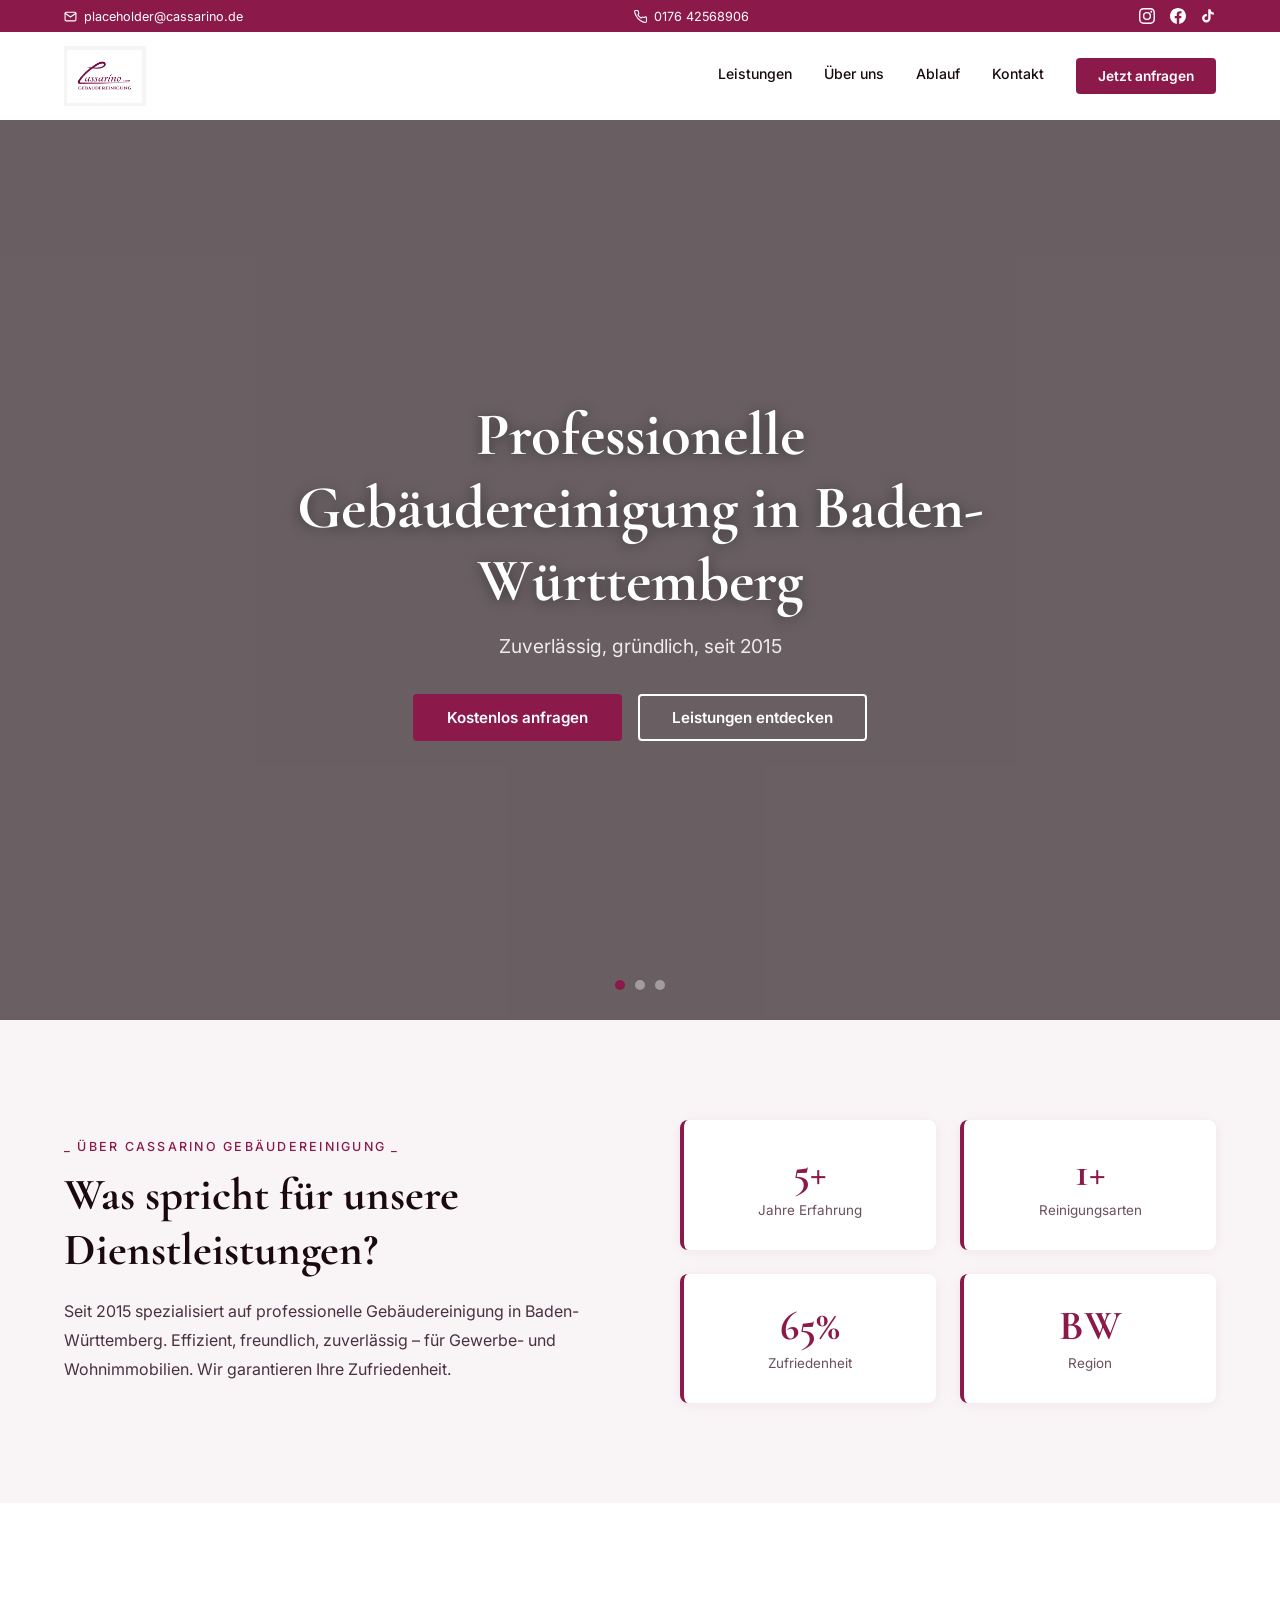
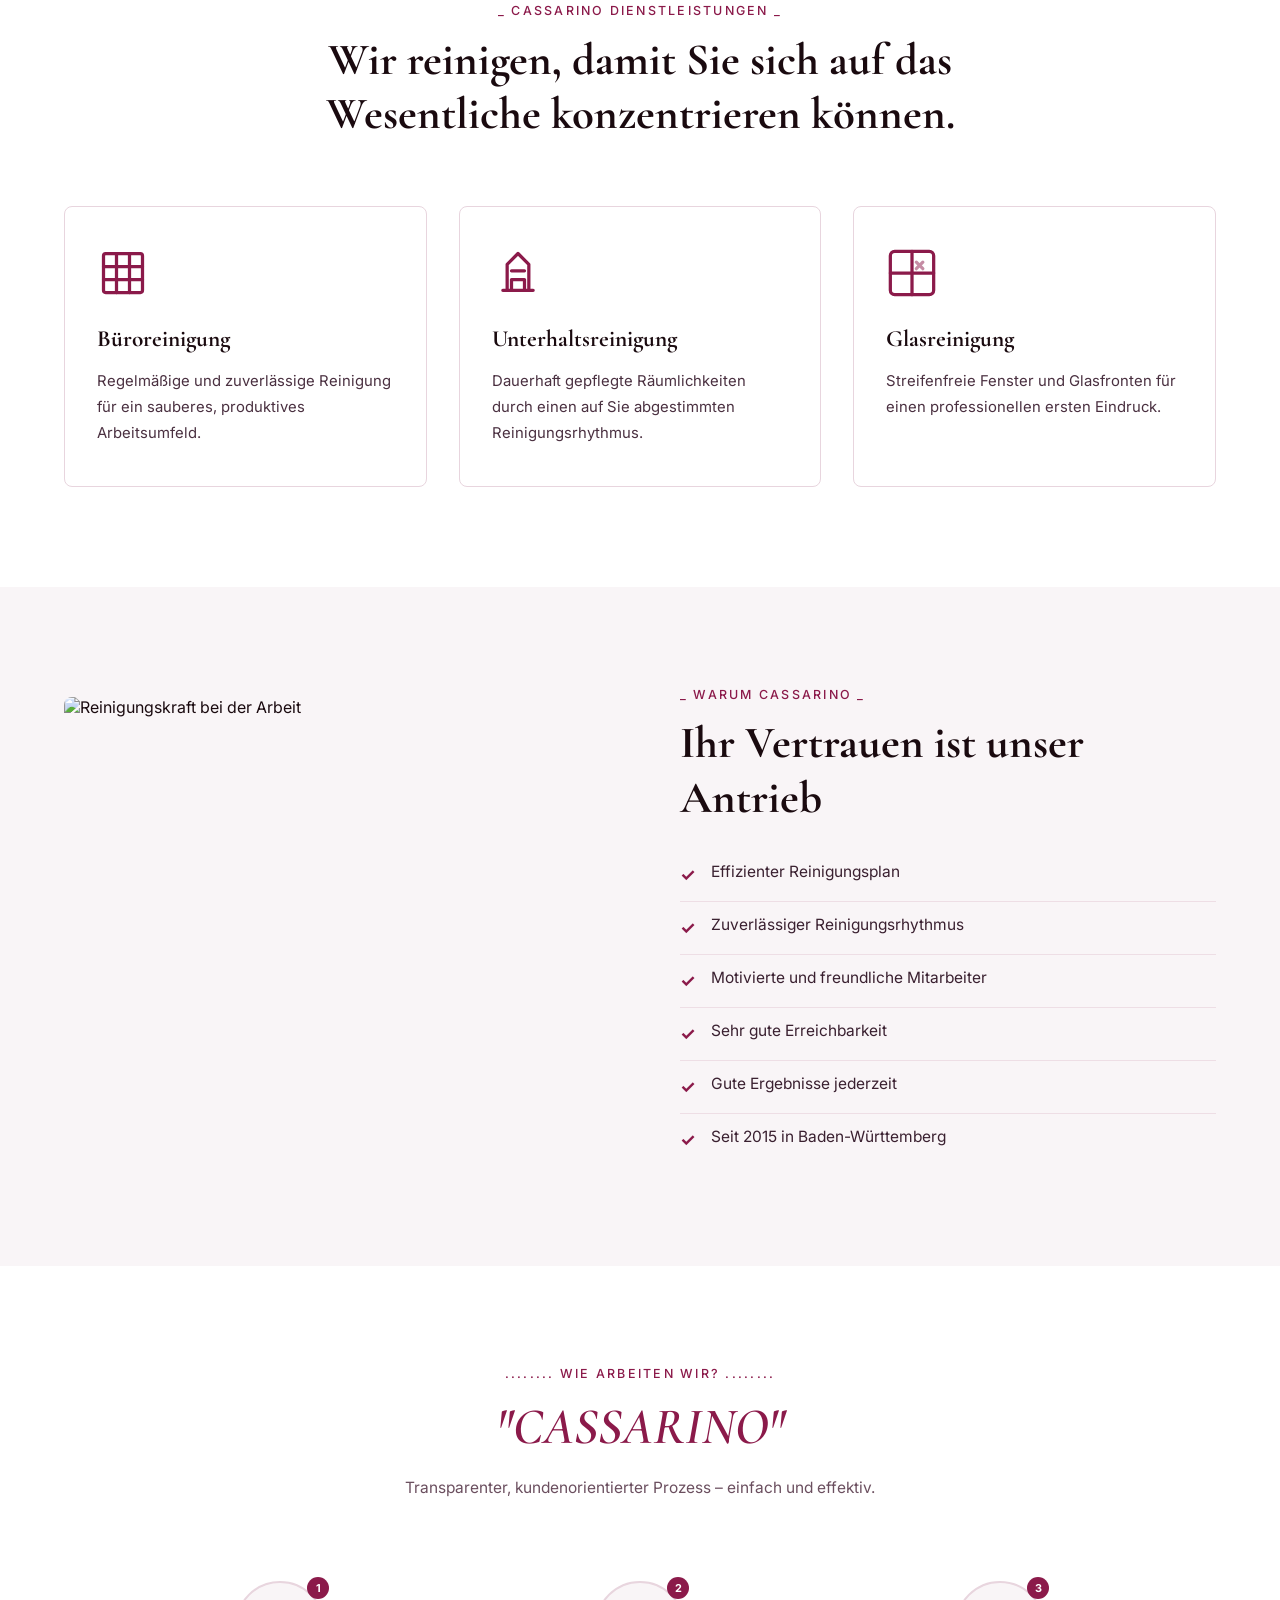
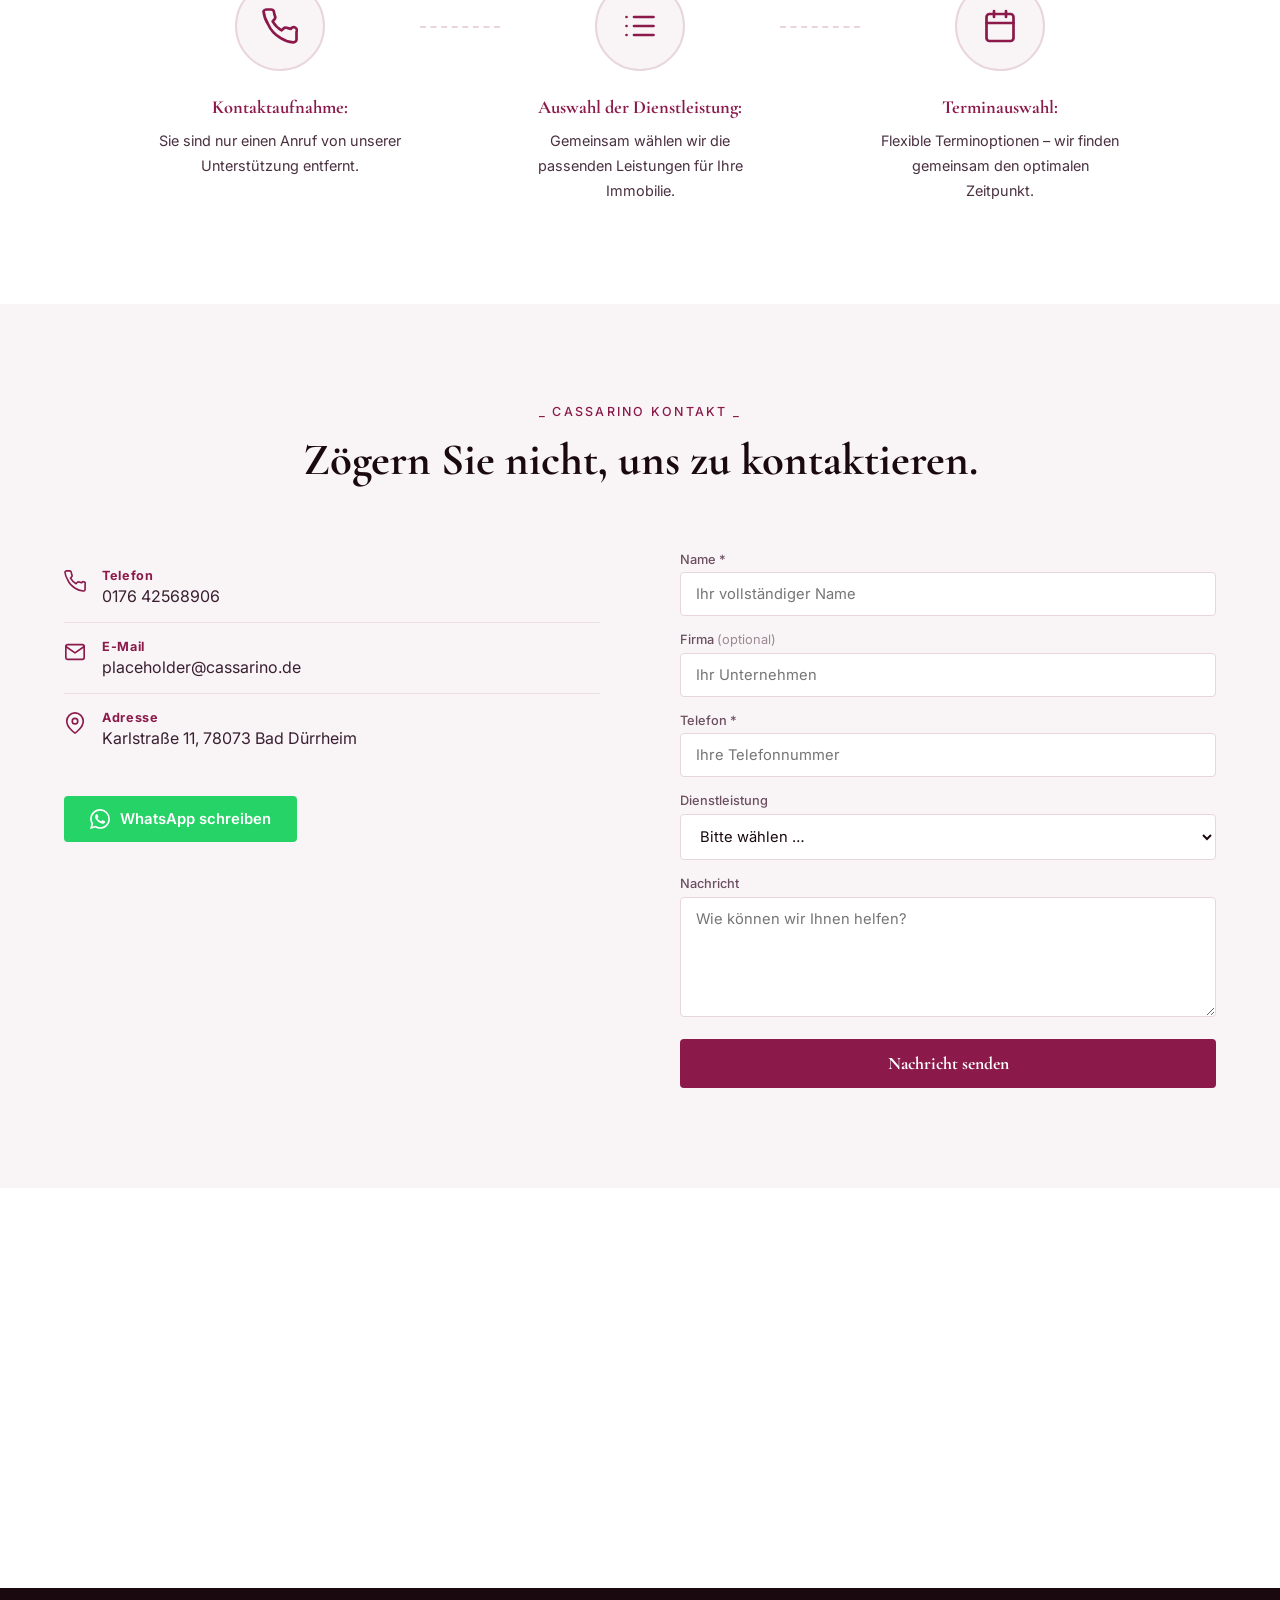
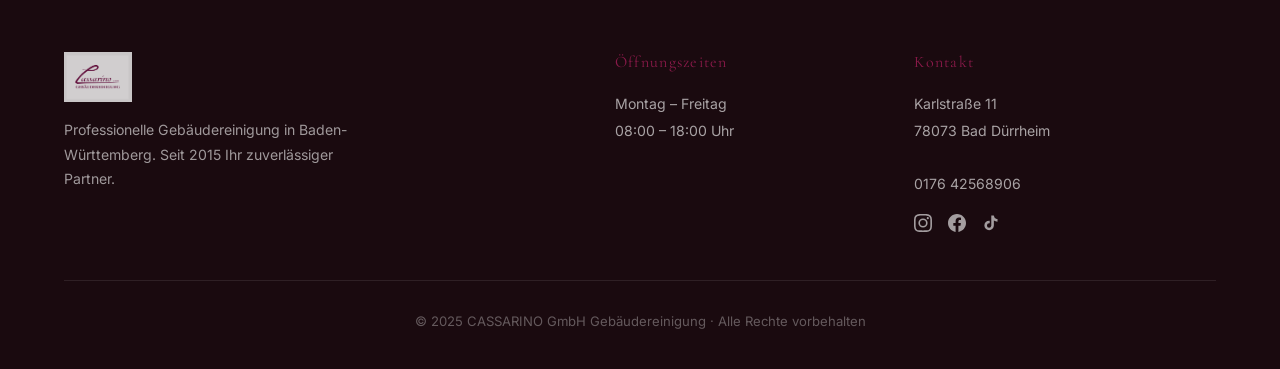
==== index.html @ 91cd8a8d "CASSARINO Demo Website" ====
<!DOCTYPE html>
<html lang="de">
<head>
    <meta charset="UTF-8">
    <meta name="viewport" content="width=device-width, initial-scale=1.0">
    <title>CASSARINO GmbH Gebäudereinigung – Bad Dürrheim, Baden-Württemberg</title>
    <meta name="description" content="Professionelle Gebäudereinigung in Baden-Württemberg seit 2015. Büroreinigung, Unterhaltsreinigung & Glasreinigung. Jetzt kostenlos anfragen.">
    <link rel="preconnect" href="https://fonts.googleapis.com">
    <link rel="preconnect" href="https://fonts.gstatic.com" crossorigin>
    <link href="https://fonts.googleapis.com/css2?family=Cormorant+Garamond:ital,wght@0,600;0,700;1,600;1,700&family=Inter:wght@400;500&display=swap" rel="stylesheet">
    <link rel="stylesheet" href="./style.css">

    <style>
        /* ---- Intro-Overlay (nur index.html) ---- */
        #intro-overlay {
            position: fixed;
            inset: 0;
            background: #FFFFFF;
            z-index: 10000;
            display: flex;
            align-items: center;
            justify-content: center;
            clip-path: inset(0 0 0 0%);
            transition: clip-path 0.8s ease-in-out;
            pointer-events: none;
        }

        #intro-overlay img {
            width: 200px;
            max-width: 70vw;
            display: block;
        }

        /* Weinroter Wischer-Balken (6px breit, volle Höhe) */
        #intro-wischer {
            position: fixed;
            top: 0;
            left: -10%;
            width: 6px;
            height: 100vh;
            background: #8B1A4A;
            box-shadow: 4px 0 20px rgba(139, 26, 74, 0.55);
            z-index: 10001;
            transition: left 0.8s ease-in-out;
            pointer-events: none;
        }
    </style>
</head>
<body>
    <!-- Intro-Overlay mit Logo (nur auf der Startseite) -->
    <div id="intro-overlay" role="presentation" aria-hidden="true">
        <img src="./logo.webp" alt="">
    </div>
    <div id="intro-wischer" aria-hidden="true"></div>

    <!-- ============================================================
         TOP-BAR
    ============================================================ -->
    <div class="top-bar">
        <!-- Links: E-Mail (TODO: echte E-Mail eintragen) -->
        <div class="top-bar-item top-bar-item-email">
            <svg viewBox="0 0 24 24" fill="none" stroke="currentColor" stroke-width="2" stroke-linecap="round" stroke-linejoin="round" aria-hidden="true">
                <path d="M4 4h16c1.1 0 2 .9 2 2v12c0 1.1-.9 2-2 2H4c-1.1 0-2-.9-2-2V6c0-1.1.9-2 2-2z"/>
                <polyline points="22,6 12,13 2,6"/>
            </svg>
            <!-- TODO: Echte E-Mail-Adresse eintragen -->
            <a href="mailto:placeholder@cassarino.de">placeholder@cassarino.de</a>
        </div>
        <!-- Mitte: Telefon (klickbar) -->
        <div class="top-bar-item">
            <svg viewBox="0 0 24 24" fill="none" stroke="currentColor" stroke-width="2" stroke-linecap="round" stroke-linejoin="round" aria-hidden="true">
                <path d="M22 16.92v3a2 2 0 01-2.18 2 19.79 19.79 0 01-8.63-3.07A19.5 19.5 0 013.07 9.8 19.79 19.79 0 01.01 1.18 2 2 0 012 0h3a2 2 0 012 1.72c.127.96.361 1.903.7 2.81a2 2 0 01-.45 2.11L6.09 7.91a16 16 0 006 6l1.27-1.27a2 2 0 012.11-.45c.907.339 1.85.573 2.81.7A2 2 0 0122 14.92v2z" transform="translate(1,1)"/>
            </svg>
            <a href="tel:+4917642568906">0176 42568906</a>
        </div>
        <!-- Rechts: Social Icons -->
        <div class="top-bar-item">
            <div class="social-icons">
                <!-- Instagram – TODO: Link eintragen -->
                <a href="https://instagram.com/TODO" target="_blank" rel="noopener noreferrer" aria-label="Instagram">
                    <svg viewBox="0 0 24 24" fill="currentColor">
                        <path d="M12 2.163c3.204 0 3.584.012 4.85.07 3.252.148 4.771 1.691 4.919 4.919.058 1.265.069 1.645.069 4.849 0 3.205-.012 3.584-.069 4.849-.149 3.225-1.664 4.771-4.919 4.919-1.266.058-1.644.07-4.85.07-3.204 0-3.584-.012-4.849-.07-3.26-.149-4.771-1.699-4.919-4.92-.058-1.265-.07-1.644-.07-4.849 0-3.204.013-3.583.07-4.849.149-3.227 1.664-4.771 4.919-4.919 1.266-.057 1.645-.069 4.849-.069zM12 0C8.741 0 8.333.014 7.053.072 2.695.272.273 2.69.073 7.052.014 8.333 0 8.741 0 12c0 3.259.014 3.668.072 4.948.2 4.358 2.618 6.78 6.98 6.98C8.333 23.986 8.741 24 12 24c3.259 0 3.668-.014 4.948-.072 4.354-.2 6.782-2.618 6.979-6.98.059-1.28.073-1.689.073-4.948 0-3.259-.014-3.667-.072-4.947-.196-4.354-2.617-6.78-6.979-6.98C15.668.014 15.259 0 12 0zm0 5.838a6.162 6.162 0 100 12.324 6.162 6.162 0 000-12.324zM12 16a4 4 0 110-8 4 4 0 010 8zm6.406-11.845a1.44 1.44 0 100 2.881 1.44 1.44 0 000-2.881z"/>
                    </svg>
                </a>
                <!-- Facebook – TODO: Link eintragen -->
                <a href="https://facebook.com/TODO" target="_blank" rel="noopener noreferrer" aria-label="Facebook">
                    <svg viewBox="0 0 24 24" fill="currentColor">
                        <path d="M24 12.073c0-6.627-5.373-12-12-12s-12 5.373-12 12c0 5.99 4.388 10.954 10.125 11.854v-8.385H7.078v-3.47h3.047V9.43c0-3.007 1.792-4.669 4.533-4.669 1.312 0 2.686.235 2.686.235v2.953H15.83c-1.491 0-1.956.925-1.956 1.874v2.25h3.328l-.532 3.47h-2.796v8.385C19.612 23.027 24 18.062 24 12.073z"/>
                    </svg>
                </a>
                <!-- TikTok – TODO: Link eintragen -->
                <a href="https://tiktok.com/@TODO" target="_blank" rel="noopener noreferrer" aria-label="TikTok">
                    <svg viewBox="0 0 24 24" fill="currentColor">
                        <path d="M19.59 6.69a4.83 4.83 0 01-3.77-4.25V2h-3.45v13.67a2.89 2.89 0 01-2.88 2.5 2.89 2.89 0 01-2.89-2.89 2.89 2.89 0 012.89-2.89c.28 0 .54.04.79.1V9.01a6.27 6.27 0 00-.79-.05 6.34 6.34 0 00-6.34 6.34 6.34 6.34 0 006.34 6.34 6.34 6.34 0 006.33-6.34V8.69a8.28 8.28 0 004.86 1.55V6.79a4.85 4.85 0 01-1.09-.1z"/>
                    </svg>
                </a>
            </div>
        </div>
    </div>

    <!-- ============================================================
         STICKY HEADER
    ============================================================ -->
    <header id="haupt-header">
        <div class="header-logo">
            <a href="./index.html">
                <img src="./logo.webp" alt="CASSARINO GmbH Gebäudereinigung" style="max-height:60px;">
            </a>
        </div>

        <button class="hamburger" id="hamburger" aria-label="Menü öffnen" aria-expanded="false">
            <span></span><span></span><span></span>
        </button>

        <nav id="haupt-nav">
            <a href="#leistungen">Leistungen</a>
            <a href="#ueber-uns">Über uns</a>
            <a href="#ablauf">Ablauf</a>
            <a href="#kontakt">Kontakt</a>
            <a href="#kontakt" class="btn-anfragen">Jetzt anfragen</a>
        </nav>
    </header>

    <!-- ============================================================
         HERO SLIDER (3 Slides, Auto-Play 5s, Fade)
    ============================================================ -->
    <section class="hero" id="start" aria-label="Hero-Slider">

        <!-- Slide 1: Reinigungskraft mit Mopp -->
        <div class="slide aktiv" role="group" aria-label="Slide 1 von 3">
            <div class="slide-bg" style="background-image:url('https://images.unsplash.com/photo-1581578731548-c64695cc6952?w=1600');"></div>
            <div class="slide-overlay"></div>
            <div class="slide-content">
                <h1>Professionelle Gebäudereinigung in Baden-Württemberg</h1>
                <p>Zuverlässig, gründlich, seit 2015</p>
                <div class="slide-btns">
                    <a href="#kontakt" class="btn-gefuellt">Kostenlos anfragen</a>
                    <a href="#leistungen" class="btn-outline-hell">Leistungen entdecken</a>
                </div>
            </div>
        </div>

        <!-- Slide 2: Fensterreinigung -->
        <div class="slide" role="group" aria-label="Slide 2 von 3">
            <div class="slide-bg" style="background-image:url('https://images.unsplash.com/photo-1628177142898-93e36e4e3a50?w=1600');"></div>
            <div class="slide-overlay"></div>
            <div class="slide-content">
                <h1>Pflege, Qualität, Verlässlichkeit</h1>
                <p>Ihr zuverlässiger Partner für Sauberkeit und Glanz</p>
                <div class="slide-btns">
                    <a href="#kontakt" class="btn-gefuellt">Kostenlos anfragen</a>
                    <a href="#leistungen" class="btn-outline-hell">Leistungen entdecken</a>
                </div>
            </div>
        </div>

        <!-- Slide 3: Sauberes Büro -->
        <div class="slide" role="group" aria-label="Slide 3 von 3">
            <div class="slide-bg" style="background-image:url('https://images.unsplash.com/photo-1563453392212-326f5e854473?w=1600');"></div>
            <div class="slide-overlay"></div>
            <div class="slide-content">
                <h1>Büroreinigung &amp; Glasreinigung aus einer Hand</h1>
                <p>Für ein sauberes Arbeitsumfeld jeden Tag</p>
                <div class="slide-btns">
                    <a href="#kontakt" class="btn-gefuellt">Kostenlos anfragen</a>
                    <a href="#leistungen" class="btn-outline-hell">Leistungen entdecken</a>
                </div>
            </div>
        </div>

        <!-- Punkte-Navigation -->
        <div class="slider-punkte" role="tablist">
            <button class="punkt aktiv" data-index="0" aria-label="Slide 1" aria-selected="true"></button>
            <button class="punkt"       data-index="1" aria-label="Slide 2" aria-selected="false"></button>
            <button class="punkt"       data-index="2" aria-label="Slide 3" aria-selected="false"></button>
        </div>
    </section>

    <!-- ============================================================
         ÜBER UNS
    ============================================================ -->
    <section class="sektion sektion-grau" id="ueber-uns">
        <div class="ueber-grid">

            <div class="fade-in">
                <p class="uebertitel">_ Über CASSARINO Gebäudereinigung _</p>
                <h2 class="sektion-h2">Was spricht für unsere Dienstleistungen?</h2>
                <p class="ueber-text">
                    Seit 2015 spezialisiert auf professionelle Gebäudereinigung in Baden-Württemberg.
                    Effizient, freundlich, zuverlässig – für Gewerbe- und Wohnimmobilien.
                    Wir garantieren Ihre Zufriedenheit.
                </p>
            </div>

            <!-- Animierte Counter -->
            <div class="stats-grid fade-in">
                <div class="stat-karte">
                    <span class="stat-zahl" data-ziel="9" data-suffix="+">0</span>
                    <span class="stat-label">Jahre Erfahrung</span>
                </div>
                <div class="stat-karte">
                    <span class="stat-zahl" data-ziel="3" data-suffix="+">0</span>
                    <span class="stat-label">Reinigungsarten</span>
                </div>
                <div class="stat-karte">
                    <span class="stat-zahl" data-ziel="100" data-suffix="%">0</span>
                    <span class="stat-label">Zufriedenheit</span>
                </div>
                <div class="stat-karte">
                    <span class="stat-zahl">BW</span>
                    <span class="stat-label">Region</span>
                </div>
            </div>
        </div>
    </section>

    <!-- ============================================================
         LEISTUNGEN (Cards → Unterseiten, mit Nav-Übergang)
    ============================================================ -->
    <section class="sektion sektion-weiss" id="leistungen">
        <div class="sektion-kopf fade-in">
            <p class="uebertitel">_ CASSARINO Dienstleistungen _</p>
            <h2 class="sektion-h2">Wir reinigen, damit Sie sich auf das Wesentliche konzentrieren können.</h2>
        </div>

        <div class="cards-grid">
            <!-- Card 1 → bueroreinigung.html -->
            <a href="./bueroreinigung.html" class="leistungs-karte fade-in" aria-label="Mehr zu Büroreinigung">
                <svg class="karte-icon" viewBox="0 0 24 24" fill="none" stroke="currentColor" stroke-width="1.5" stroke-linecap="round" stroke-linejoin="round" aria-hidden="true">
                    <rect x="3" y="3" width="18" height="18" rx="1"/>
                    <path d="M3 9h18M3 15h18M9 3v18M15 3v18"/>
                </svg>
                <h3>Büroreinigung</h3>
                <p>Regelmäßige und zuverlässige Reinigung für ein sauberes, produktives Arbeitsumfeld.</p>
            </a>

            <!-- Card 2 → unterhaltsreinigung.html -->
            <a href="./unterhaltsreinigung.html" class="leistungs-karte fade-in" aria-label="Mehr zu Unterhaltsreinigung">
                <svg class="karte-icon" viewBox="0 0 24 24" fill="none" stroke="currentColor" stroke-width="1.5" stroke-linecap="round" stroke-linejoin="round" aria-hidden="true">
                    <path d="M5 20h14M7 20V8l5-5 5 5v12M9 20v-5h6v5M9 11h6"/>
                </svg>
                <h3>Unterhaltsreinigung</h3>
                <p>Dauerhaft gepflegte Räumlichkeiten durch einen auf Sie abgestimmten Reinigungsrhythmus.</p>
            </a>

            <!-- Card 3 → glasreinigung.html -->
            <a href="./glasreinigung.html" class="leistungs-karte fade-in" aria-label="Mehr zu Glasreinigung">
                <svg class="karte-icon" viewBox="0 0 24 24" fill="none" stroke="currentColor" stroke-width="1.5" stroke-linecap="round" stroke-linejoin="round" aria-hidden="true">
                    <rect x="2" y="2" width="20" height="20" rx="2"/>
                    <path d="M2 12h20M12 2v20"/>
                    <path d="M17 7l-3 3M17 10l-3-3" opacity="0.5"/>
                </svg>
                <h3>Glasreinigung</h3>
                <p>Streifenfreie Fenster und Glasfronten für einen professionellen ersten Eindruck.</p>
            </a>
        </div>
    </section>

    <!-- ============================================================
         WARUM CASSARINO
    ============================================================ -->
    <section class="sektion sektion-grau" id="warum">
        <div class="warum-grid">
            <div class="warum-bild fade-in">
                <img src="https://images.unsplash.com/photo-1527515545081-5db817172677?w=800" alt="Reinigungskraft bei der Arbeit">
            </div>
            <div class="fade-in">
                <p class="uebertitel">_ WARUM CASSARINO _</p>
                <h2 class="sektion-h2">Ihr Vertrauen ist unser Antrieb</h2>
                <ul class="checklist">
                    <li><span class="haken">✓</span><span>Effizienter Reinigungsplan</span></li>
                    <li><span class="haken">✓</span><span>Zuverlässiger Reinigungsrhythmus</span></li>
                    <li><span class="haken">✓</span><span>Motivierte und freundliche Mitarbeiter</span></li>
                    <li><span class="haken">✓</span><span>Sehr gute Erreichbarkeit</span></li>
                    <li><span class="haken">✓</span><span>Gute Ergebnisse jederzeit</span></li>
                    <li><span class="haken">✓</span><span>Seit 2015 in Baden-Württemberg</span></li>
                </ul>
            </div>
        </div>
    </section>

    <!-- ============================================================
         ABLAUF
    ============================================================ -->
    <section class="sektion sektion-weiss" id="ablauf">
        <div class="ablauf-kopf fade-in">
            <p class="uebertitel">........ Wie Arbeiten Wir? ........</p>
            <div class="ablauf-zitat">"CASSARINO"</div>
            <p class="ablauf-beschreibung">Transparenter, kundenorientierter Prozess – einfach und effektiv.</p>
        </div>

        <div class="ablauf-reihe">
            <!-- Schritt 1 -->
            <div class="schritt fade-in">
                <div class="schritt-kreis-wrapper">
                    <div class="schritt-kreis">
                        <svg viewBox="0 0 24 24" fill="none" stroke="currentColor" stroke-width="1.8" stroke-linecap="round" stroke-linejoin="round" aria-hidden="true">
                            <path d="M22 16.92v3a2 2 0 01-2.18 2 19.79 19.79 0 01-8.63-3.07A19.5 19.5 0 013.07 9.8 19.79 19.79 0 01.01 1.18 2 2 0 012 0h3a2 2 0 012 1.72c.127.96.361 1.903.7 2.81a2 2 0 01-.45 2.11L6.09 7.91a16 16 0 006 6l1.27-1.27a2 2 0 012.11-.45c.907.339 1.85.573 2.81.7A2 2 0 0122 14.92v2z" transform="translate(1,1)"/>
                        </svg>
                    </div>
                    <span class="schritt-num">1</span>
                </div>
                <h3>Kontaktaufnahme:</h3>
                <p>Sie sind nur einen Anruf von unserer Unterstützung entfernt.</p>
            </div>

            <div class="ablauf-linie" aria-hidden="true"></div>

            <!-- Schritt 2 -->
            <div class="schritt fade-in">
                <div class="schritt-kreis-wrapper">
                    <div class="schritt-kreis">
                        <svg viewBox="0 0 24 24" fill="none" stroke="currentColor" stroke-width="1.8" stroke-linecap="round" stroke-linejoin="round" aria-hidden="true">
                            <line x1="8" y1="6" x2="21" y2="6"/><line x1="8" y1="12" x2="21" y2="12"/><line x1="8" y1="18" x2="21" y2="18"/>
                            <line x1="3" y1="6" x2="3.01" y2="6"/><line x1="3" y1="12" x2="3.01" y2="12"/><line x1="3" y1="18" x2="3.01" y2="18"/>
                        </svg>
                    </div>
                    <span class="schritt-num">2</span>
                </div>
                <h3>Auswahl der Dienstleistung:</h3>
                <p>Gemeinsam wählen wir die passenden Leistungen für Ihre Immobilie.</p>
            </div>

            <div class="ablauf-linie" aria-hidden="true"></div>

            <!-- Schritt 3 -->
            <div class="schritt fade-in">
                <div class="schritt-kreis-wrapper">
                    <div class="schritt-kreis">
                        <svg viewBox="0 0 24 24" fill="none" stroke="currentColor" stroke-width="1.8" stroke-linecap="round" stroke-linejoin="round" aria-hidden="true">
                            <rect x="3" y="4" width="18" height="18" rx="2" ry="2"/>
                            <line x1="16" y1="2" x2="16" y2="6"/><line x1="8" y1="2" x2="8" y2="6"/>
                            <line x1="3" y1="10" x2="21" y2="10"/>
                        </svg>
                    </div>
                    <span class="schritt-num">3</span>
                </div>
                <h3>Terminauswahl:</h3>
                <p>Flexible Terminoptionen – wir finden gemeinsam den optimalen Zeitpunkt.</p>
            </div>
        </div>
    </section>

    <!-- ============================================================
         KONTAKT
    ============================================================ -->
    <section class="sektion sektion-grau" id="kontakt">
        <div class="sektion-kopf fade-in">
            <p class="uebertitel">_ CASSARINO Kontakt _</p>
            <h2 class="sektion-h2">Zögern Sie nicht, uns zu kontaktieren.</h2>
        </div>

        <div class="kontakt-grid">
            <!-- Kontaktinfos links -->
            <div class="fade-in">
                <ul class="kontakt-info-liste">
                    <li>
                        <svg class="info-ikone" viewBox="0 0 24 24" fill="none" stroke="currentColor" stroke-width="1.8" stroke-linecap="round" stroke-linejoin="round" aria-hidden="true">
                            <path d="M22 16.92v3a2 2 0 01-2.18 2 19.79 19.79 0 01-8.63-3.07A19.5 19.5 0 013.07 9.8 19.79 19.79 0 01.01 1.18 2 2 0 012 0h3a2 2 0 012 1.72c.127.96.361 1.903.7 2.81a2 2 0 01-.45 2.11L6.09 7.91a16 16 0 006 6l1.27-1.27a2 2 0 012.11-.45c.907.339 1.85.573 2.81.7A2 2 0 0122 14.92v2z" transform="translate(1,1)"/>
                        </svg>
                        <div><strong>Telefon</strong><a href="tel:+4917642568906">0176 42568906</a></div>
                    </li>
                    <li>
                        <svg class="info-ikone" viewBox="0 0 24 24" fill="none" stroke="currentColor" stroke-width="1.8" stroke-linecap="round" stroke-linejoin="round" aria-hidden="true">
                            <path d="M4 4h16c1.1 0 2 .9 2 2v12c0 1.1-.9 2-2 2H4c-1.1 0-2-.9-2-2V6c0-1.1.9-2 2-2z"/><polyline points="22,6 12,13 2,6"/>
                        </svg>
                        <!-- TODO: Echte E-Mail-Adresse eintragen -->
                        <div><strong>E-Mail</strong><a href="mailto:placeholder@cassarino.de">placeholder@cassarino.de</a></div>
                    </li>
                    <li>
                        <svg class="info-ikone" viewBox="0 0 24 24" fill="none" stroke="currentColor" stroke-width="1.8" stroke-linecap="round" stroke-linejoin="round" aria-hidden="true">
                            <path d="M21 10c0 7-9 13-9 13s-9-6-9-13a9 9 0 0118 0z"/><circle cx="12" cy="10" r="3"/>
                        </svg>
                        <div><strong>Adresse</strong>Karlstraße 11, 78073 Bad Dürrheim</div>
                    </li>
                </ul>
                <a href="https://wa.me/4917642568906" class="btn-whatsapp" target="_blank" rel="noopener noreferrer">
                    <svg width="20" height="20" viewBox="0 0 24 24" fill="currentColor" aria-hidden="true">
                        <path d="M17.472 14.382c-.297-.149-1.758-.867-2.03-.967-.273-.099-.471-.148-.67.15-.197.297-.767.966-.94 1.164-.173.199-.347.223-.644.075-.297-.15-1.255-.463-2.39-1.475-.883-.788-1.48-1.761-1.653-2.059-.173-.297-.018-.458.13-.606.134-.133.298-.347.446-.52.149-.174.198-.298.298-.497.099-.198.05-.371-.025-.52-.075-.149-.669-1.612-.916-2.207-.242-.579-.487-.5-.669-.51-.173-.008-.371-.01-.57-.01-.198 0-.52.074-.792.372-.272.297-1.04 1.016-1.04 2.479 0 1.462 1.065 2.875 1.213 3.074.149.198 2.096 3.2 5.077 4.487.709.306 1.262.489 1.694.625.712.227 1.36.195 1.871.118.571-.085 1.758-.719 2.006-1.413.248-.694.248-1.289.173-1.413-.074-.124-.272-.198-.57-.347m-5.421 7.403h-.004a9.87 9.87 0 01-5.031-1.378l-.361-.214-3.741.982.998-3.648-.235-.374a9.86 9.86 0 01-1.51-5.26c.001-5.45 4.436-9.884 9.888-9.884 2.64 0 5.122 1.03 6.988 2.898a9.825 9.825 0 012.893 6.994c-.003 5.45-4.437 9.884-9.885 9.884m8.413-18.297A11.815 11.815 0 0012.05 0C5.495 0 .16 5.335.157 11.892c0 2.096.547 4.142 1.588 5.945L.057 24l6.305-1.654a11.882 11.882 0 005.683 1.448h.005c6.554 0 11.89-5.335 11.893-11.893a11.821 11.821 0 00-3.48-8.413z"/>
                    </svg>
                    WhatsApp schreiben
                </a>
            </div>

            <!-- Kontaktformular rechts -->
            <div class="fade-in">
                <form class="kontakt-form" onsubmit="return false;" novalidate>
                    <div class="form-feld">
                        <label for="name">Name *</label>
                        <input type="text" id="name" placeholder="Ihr vollständiger Name" autocomplete="name">
                    </div>
                    <div class="form-feld">
                        <label for="firma">Firma <span style="font-weight:400;opacity:.65;">(optional)</span></label>
                        <input type="text" id="firma" placeholder="Ihr Unternehmen" autocomplete="organization">
                    </div>
                    <div class="form-feld">
                        <label for="telefon">Telefon *</label>
                        <input type="tel" id="telefon" placeholder="Ihre Telefonnummer" autocomplete="tel">
                    </div>
                    <div class="form-feld">
                        <label for="dienstleistung">Dienstleistung</label>
                        <select id="dienstleistung">
                            <option value="" disabled selected>Bitte wählen …</option>
                            <option>Büroreinigung</option>
                            <option>Unterhaltsreinigung</option>
                            <option>Glasreinigung</option>
                            <option>Sonstiges</option>
                        </select>
                    </div>
                    <div class="form-feld">
                        <label for="nachricht">Nachricht</label>
                        <textarea id="nachricht" placeholder="Wie können wir Ihnen helfen?"></textarea>
                    </div>
                    <button type="submit" class="btn-senden">Nachricht senden</button>
                </form>
            </div>
        </div>
    </section>

    <!-- ============================================================
         GOOGLE MAPS (volle Breite, 400px)
    ============================================================ -->
    <div class="maps-container">
        <iframe src="https://maps.google.com/maps?q=Karlstra%C3%9Fe+11%2C+78073+Bad+D%C3%BCrrheim&output=embed"
                loading="lazy" referrerpolicy="no-referrer-when-downgrade"
                title="CASSARINO GmbH – Standort Bad Dürrheim"></iframe>
    </div>

    <!-- ============================================================
         FOOTER
    ============================================================ -->
    <footer>
        <div class="footer-grid">
            <div>
                <img src="./logo.webp" alt="CASSARINO GmbH" class="footer-logo">
                <p class="footer-beschreibung">Professionelle Gebäudereinigung in Baden-Württemberg. Seit 2015 Ihr zuverlässiger Partner.</p>
            </div>
            <div>
                <p class="footer-titel">Öffnungszeiten</p>
                <div class="footer-info">Montag – Freitag<br>08:00 – 18:00 Uhr</div>
            </div>
            <div>
                <p class="footer-titel">Kontakt</p>
                <div class="footer-info">
                    Karlstraße 11<br>78073 Bad Dürrheim<br><br>
                    <a href="tel:+4917642568906">0176 42568906</a>
                </div>
                <!-- Social Icons im Footer -->
                <div class="footer-social">
                    <!-- TODO: Social-Links eintragen -->
                    <a href="https://instagram.com/TODO" target="_blank" rel="noopener noreferrer" aria-label="Instagram">
                        <svg viewBox="0 0 24 24" fill="currentColor"><path d="M12 2.163c3.204 0 3.584.012 4.85.07 3.252.148 4.771 1.691 4.919 4.919.058 1.265.069 1.645.069 4.849 0 3.205-.012 3.584-.069 4.849-.149 3.225-1.664 4.771-4.919 4.919-1.266.058-1.644.07-4.85.07-3.204 0-3.584-.012-4.849-.07-3.26-.149-4.771-1.699-4.919-4.92-.058-1.265-.07-1.644-.07-4.849 0-3.204.013-3.583.07-4.849.149-3.227 1.664-4.771 4.919-4.919 1.266-.057 1.645-.069 4.849-.069zM12 0C8.741 0 8.333.014 7.053.072 2.695.272.273 2.69.073 7.052.014 8.333 0 8.741 0 12c0 3.259.014 3.668.072 4.948.2 4.358 2.618 6.78 6.98 6.98C8.333 23.986 8.741 24 12 24c3.259 0 3.668-.014 4.948-.072 4.354-.2 6.782-2.618 6.979-6.98.059-1.28.073-1.689.073-4.948 0-3.259-.014-3.667-.072-4.947-.196-4.354-2.617-6.78-6.979-6.98C15.668.014 15.259 0 12 0zm0 5.838a6.162 6.162 0 100 12.324 6.162 6.162 0 000-12.324zM12 16a4 4 0 110-8 4 4 0 010 8zm6.406-11.845a1.44 1.44 0 100 2.881 1.44 1.44 0 000-2.881z"/></svg>
                    </a>
                    <a href="https://facebook.com/TODO" target="_blank" rel="noopener noreferrer" aria-label="Facebook">
                        <svg viewBox="0 0 24 24" fill="currentColor"><path d="M24 12.073c0-6.627-5.373-12-12-12s-12 5.373-12 12c0 5.99 4.388 10.954 10.125 11.854v-8.385H7.078v-3.47h3.047V9.43c0-3.007 1.792-4.669 4.533-4.669 1.312 0 2.686.235 2.686.235v2.953H15.83c-1.491 0-1.956.925-1.956 1.874v2.25h3.328l-.532 3.47h-2.796v8.385C19.612 23.027 24 18.062 24 12.073z"/></svg>
                    </a>
                    <a href="https://tiktok.com/@TODO" target="_blank" rel="noopener noreferrer" aria-label="TikTok">
                        <svg viewBox="0 0 24 24" fill="currentColor"><path d="M19.59 6.69a4.83 4.83 0 01-3.77-4.25V2h-3.45v13.67a2.89 2.89 0 01-2.88 2.5 2.89 2.89 0 01-2.89-2.89 2.89 2.89 0 012.89-2.89c.28 0 .54.04.79.1V9.01a6.27 6.27 0 00-.79-.05 6.34 6.34 0 00-6.34 6.34 6.34 6.34 0 006.34 6.34 6.34 6.34 0 006.33-6.34V8.69a8.28 8.28 0 004.86 1.55V6.79a4.85 4.85 0 01-1.09-.1z"/></svg>
                    </a>
                </div>
            </div>
        </div>
        <p class="footer-copy">© 2025 CASSARINO GmbH Gebäudereinigung · Alle Rechte vorbehalten</p>
    </footer>

    <!-- ============================================================
         JAVASCRIPT
    ============================================================ -->
    <script>
        // ---- Seiten-Fade-In nach dem Laden ----
        document.addEventListener('DOMContentLoaded', function () {
            document.body.classList.add('geladen');
        });

        // ---- Nav-Übergang: Fade-Out bei internen Links ----
        document.querySelectorAll('a[href]').forEach(function (link) {
            var href = link.getAttribute('href');
            // Nur interne HTML-Seiten (keine Anker, keine externen, keine Protokoll-Links)
            if (href && !href.startsWith('#') && !href.startsWith('http') &&
                !href.startsWith('tel:') && !href.startsWith('mailto:') &&
                !href.startsWith('wa.') && href.endsWith('.html')) {
                link.addEventListener('click', function (e) {
                    e.preventDefault();
                    document.body.style.transition = 'opacity 0.3s ease';
                    document.body.style.opacity = '0';
                    setTimeout(function () { window.location.href = href; }, 320);
                });
            }
        });

        // ---- Header: Box-Shadow beim Scrollen ----
        var header = document.getElementById('haupt-header');
        window.addEventListener('scroll', function () {
            header.classList.toggle('gescrollt', window.scrollY > 30);
        }, { passive: true });

        // ---- Hamburger-Menü (mobile) ----
        var hamburger = document.getElementById('hamburger');
        var nav = document.getElementById('haupt-nav');
        hamburger.addEventListener('click', function () {
            var offen = nav.classList.toggle('offen');
            hamburger.setAttribute('aria-expanded', String(offen));
        });
        nav.querySelectorAll('a').forEach(function (link) {
            link.addEventListener('click', function () {
                nav.classList.remove('offen');
                hamburger.setAttribute('aria-expanded', 'false');
            });
        });

        // ---- Intro-Animation: Fensterabzieher ----
        (function () {
            var overlay = document.getElementById('intro-overlay');
            var wischer = document.getElementById('intro-wischer');
            if (!overlay || !wischer) return;

            setTimeout(function () {
                // Wischer fährt von -10% nach 110% (0.8s)
                wischer.style.left = '110%';
                // Overlay clippt gleichzeitig von links weg
                overlay.style.clipPath = 'inset(0 0 0 100%)';
                // Nach Abschluss Elemente entfernen
                setTimeout(function () {
                    overlay.style.display = 'none';
                    wischer.style.display = 'none';
                }, 900);
            }, 800);
        })();

        // ---- Hero Slider (Auto-Play 5s, Fade) ----
        (function () {
            var slides  = document.querySelectorAll('.slide');
            var punkte  = document.querySelectorAll('.punkt');
            if (!slides.length) return;

            var aktiver = 0;
            var interval;

            function slideZeigen(idx) {
                slides[aktiver].classList.remove('aktiv');
                punkte[aktiver].classList.remove('aktiv');
                punkte[aktiver].setAttribute('aria-selected', 'false');
                aktiver = (idx + slides.length) % slides.length;
                slides[aktiver].classList.add('aktiv');
                punkte[aktiver].classList.add('aktiv');
                punkte[aktiver].setAttribute('aria-selected', 'true');
            }

            function sliderStart() {
                interval = setInterval(function () { slideZeigen(aktiver + 1); }, 5000);
            }

            punkte.forEach(function (p) {
                p.addEventListener('click', function () {
                    clearInterval(interval);
                    slideZeigen(parseInt(p.dataset.index, 10));
                    sliderStart();
                });
            });

            sliderStart();
        })();

        // ---- IntersectionObserver: Fade-In Animationen ----
        (function () {
            var elemente = document.querySelectorAll('.fade-in');
            var beobachter = new IntersectionObserver(function (eintraege) {
                eintraege.forEach(function (eintrag) {
                    if (eintrag.isIntersecting) {
                        eintrag.target.classList.add('sichtbar');
                        beobachter.unobserve(eintrag.target);
                    }
                });
            }, { threshold: 0.1 });
            elemente.forEach(function (el) { beobachter.observe(el); });
        })();

        // ---- Counter-Animation (zählt hoch wenn Stats sichtbar) ----
        (function () {
            var zahlen = document.querySelectorAll('.stat-zahl[data-ziel]');
            if (!zahlen.length) return;

            var gelaufen = false;

            function animieren() {
                if (gelaufen) return;
                gelaufen = true;
                zahlen.forEach(function (el) {
                    var ziel      = parseInt(el.dataset.ziel, 10);
                    var suffix    = el.dataset.suffix || '';
                    var dauer     = 1400;
                    var fps       = 60;
                    var schritte  = dauer / (1000 / fps);
                    var inkrement = ziel / schritte;
                    var aktuell   = 0;

                    var timer = setInterval(function () {
                        aktuell += inkrement;
                        if (aktuell >= ziel) {
                            el.textContent = ziel + suffix;
                            clearInterval(timer);
                        } else {
                            el.textContent = Math.floor(aktuell) + suffix;
                        }
                    }, 1000 / fps);
                });
            }

            var statsGrid = document.querySelector('.stats-grid');
            if (statsGrid) {
                new IntersectionObserver(function (eintraege) {
                    if (eintraege[0].isIntersecting) { animieren(); }
                }, { threshold: 0.3 }).observe(statsGrid);
            }
        })();
    </script>
</body>
</html>
---- style.css ----
/* ============================================================
   CASSARINO GmbH – Gemeinsames Stylesheet (style.css)
   Gilt für index.html + alle Unterseiten
   Google Fonts werden in jedem HTML-<head> eingebunden
============================================================ */

/* ---- CSS-Variablen (Design-Tokens) ---- */
:root {
    --weinrot:      #8B1A4A;
    --weinrot-dk:   #6B1238;
    --bg-weiss:     #FFFFFF;
    --bg-section:   #F9F5F7;
    --bg-dunkel:    #1A0A0F;
    --text-dunkel:  #1A0A0F;
    --text-hell:    #FFFFFF;
    --grenze:       #E8D5DE;
    --text-mittel:  #4a3040;
}

/* ---- Reset & Basis ---- */
*, *::before, *::after { box-sizing: border-box; margin: 0; padding: 0; }
html { scroll-behavior: smooth; }

body {
    font-family: 'Inter', sans-serif;
    color: var(--text-dunkel);
    background: var(--bg-weiss);
    overflow-x: hidden;
    opacity: 0;                     /* Startet unsichtbar für Seiten-Fade-In */
    transition: opacity 0.4s ease;
}

/* Body wird nach dem Laden sichtbar */
body.geladen { opacity: 1; }

/* ============================================================
   FADE-IN (IntersectionObserver)
============================================================ */
.fade-in {
    opacity: 0;
    transform: translateY(30px);
    transition: opacity 0.6s ease, transform 0.6s ease;
}

.fade-in.sichtbar {
    opacity: 1;
    transform: translateY(0);
}

/* Gestaffelte Verzögerungen für Karten-Gruppen */
.cards-grid .fade-in:nth-child(2) { transition-delay: 0.1s; }
.cards-grid .fade-in:nth-child(3) { transition-delay: 0.2s; }
.ablauf-reihe .schritt:nth-child(3) { transition-delay: 0.1s; }
.ablauf-reihe .schritt:nth-child(5) { transition-delay: 0.2s; }

/* ============================================================
   TOP-BAR (weinrot, dauerhaft sichtbar)
============================================================ */
.top-bar {
    background: var(--weinrot);
    color: var(--text-hell);
    font-size: 0.79rem;
    padding: 8px 5%;
    display: flex;
    justify-content: space-between;
    align-items: center;
    gap: 1rem;
}

.top-bar-item {
    display: flex;
    align-items: center;
    gap: 0.45rem;
    white-space: nowrap;
}

.top-bar a {
    color: inherit;
    text-decoration: none;
    transition: opacity 0.2s;
}

.top-bar a:hover { opacity: 0.75; }

.top-bar svg {
    width: 13px;
    height: 13px;
    flex-shrink: 0;
}

/* Social-Icons in der Top-Bar */
.social-icons {
    display: flex;
    gap: 0.9rem;
    align-items: center;
}

.social-icons a {
    color: var(--text-hell);
    text-decoration: none;
    line-height: 0;
    transition: opacity 0.2s;
}

.social-icons a:hover { opacity: 0.7; }

.social-icons svg {
    width: 16px;
    height: 16px;
}

/* ============================================================
   HEADER (sticky, weiß)
============================================================ */
header {
    position: sticky;
    top: 0;
    z-index: 900;
    background: var(--bg-weiss);
    padding: 14px 5%;
    display: flex;
    align-items: center;
    justify-content: space-between;
    transition: box-shadow 0.3s;
}

header.gescrollt {
    box-shadow: 0 2px 20px rgba(139, 26, 74, 0.14);
}

.header-logo a { display: block; line-height: 0; }

/* Navigation */
nav {
    display: flex;
    align-items: center;
    gap: 2rem;
}

nav a {
    color: var(--text-dunkel);
    text-decoration: none;
    font-size: 0.88rem;
    font-weight: 500;
    padding-bottom: 3px;
    border-bottom: 2px solid transparent;
    transition: color 0.25s, border-color 0.25s;
}

/* Hover + Aktiver Link: weinroter Unterstrich */
nav a:hover,
nav a.aktiv {
    color: var(--weinrot);
    border-bottom-color: var(--weinrot);
}

/* CTA-Button im Nav */
.btn-anfragen {
    background: var(--weinrot);
    color: var(--text-hell) !important;
    padding: 10px 22px;
    border-radius: 4px;
    font-weight: 600;
    font-size: 0.86rem;
    border-bottom: none !important;
    transition: background 0.25s, transform 0.2s;
    white-space: nowrap;
}

.btn-anfragen:hover {
    background: var(--weinrot-dk);
    transform: translateY(-1px);
}

/* Hamburger-Button (mobile) */
.hamburger {
    display: none;
    flex-direction: column;
    gap: 5px;
    background: none;
    border: none;
    cursor: pointer;
    padding: 5px;
}

.hamburger span {
    display: block;
    width: 25px;
    height: 2px;
    background: var(--text-dunkel);
    border-radius: 2px;
    transition: all 0.3s;
}

/* ============================================================
   BUTTONS (global)
============================================================ */
.btn-gefuellt {
    display: inline-block;
    background: var(--weinrot);
    color: var(--text-hell);
    padding: 14px 34px;
    border-radius: 4px;
    text-decoration: none;
    font-weight: 600;
    font-size: 0.95rem;
    transition: background 0.25s, transform 0.2s;
}

.btn-gefuellt:hover {
    background: var(--weinrot-dk);
    transform: translateY(-2px);
}

.btn-outline-hell {
    display: inline-block;
    border: 2px solid var(--text-hell);
    color: var(--text-hell);
    padding: 12px 32px;
    border-radius: 4px;
    text-decoration: none;
    font-weight: 600;
    font-size: 0.95rem;
    transition: background 0.25s, color 0.25s;
}

.btn-outline-hell:hover {
    background: var(--text-hell);
    color: var(--text-dunkel);
}

.btn-whatsapp {
    display: inline-flex;
    align-items: center;
    gap: 0.6rem;
    background: #25D366;
    color: var(--text-hell);
    padding: 13px 26px;
    border-radius: 4px;
    text-decoration: none;
    font-weight: 600;
    font-size: 0.93rem;
    margin-top: 2rem;
    transition: background 0.25s, transform 0.2s;
}

.btn-whatsapp:hover {
    background: #1da851;
    transform: translateY(-1px);
}

/* ============================================================
   HERO SLIDER (index.html)
============================================================ */
.hero {
    position: relative;
    height: 100vh;
    min-height: 620px;
    overflow: hidden;
}

.slide {
    position: absolute;
    inset: 0;
    opacity: 0;
    transition: opacity 1s ease-in-out;
    display: flex;
    align-items: center;
    justify-content: center;
    text-align: center;
}

.slide.aktiv { opacity: 1; }

.slide-bg {
    position: absolute;
    inset: 0;
    background-size: cover;
    background-position: center;
}

.slide-overlay {
    position: absolute;
    inset: 0;
    background: rgba(26, 10, 15, 0.65);
}

.slide-content {
    position: relative;
    z-index: 2;
    max-width: 820px;
    padding: 0 24px;
}

.slide-content h1 {
    font-family: 'Cormorant Garamond', serif;
    font-weight: 700;
    font-size: clamp(2rem, 5vw, 3.8rem);
    line-height: 1.2;
    color: var(--text-hell);
    margin-bottom: 1rem;
    text-shadow: 0 2px 14px rgba(0, 0, 0, 0.45);
}

.slide-content p {
    font-size: clamp(1rem, 2vw, 1.2rem);
    color: rgba(255, 255, 255, 0.88);
    margin-bottom: 2.2rem;
}

.slide-btns {
    display: flex;
    gap: 1rem;
    justify-content: center;
    flex-wrap: wrap;
}

.slider-punkte {
    position: absolute;
    bottom: 30px;
    left: 50%;
    transform: translateX(-50%);
    display: flex;
    gap: 10px;
    z-index: 10;
}

.punkt {
    width: 10px;
    height: 10px;
    border-radius: 50%;
    background: rgba(255, 255, 255, 0.38);
    border: none;
    cursor: pointer;
    transition: background 0.3s;
    padding: 0;
}

.punkt.aktiv { background: var(--weinrot); }

/* ============================================================
   HERO UNTERSEITE (einzelnes Bild, kein Slider)
============================================================ */
.hero-single {
    position: relative;
    height: 52vh;
    min-height: 380px;
    display: flex;
    align-items: center;
    justify-content: center;
    text-align: center;
    overflow: hidden;
}

.hero-single .hero-bg {
    position: absolute;
    inset: 0;
    background-size: cover;
    background-position: center;
}

.hero-single .hero-overlay {
    position: absolute;
    inset: 0;
    background: rgba(26, 10, 15, 0.65);
}

.hero-single .hero-content {
    position: relative;
    z-index: 2;
    padding: 0 24px;
    max-width: 820px;
}

.hero-single h1 {
    font-family: 'Cormorant Garamond', serif;
    font-weight: 700;
    font-size: clamp(2rem, 5vw, 3.5rem);
    color: var(--text-hell);
    line-height: 1.2;
    margin-bottom: 0.8rem;
    text-shadow: 0 2px 12px rgba(0, 0, 0, 0.4);
}

.hero-single p {
    font-size: clamp(0.95rem, 2vw, 1.15rem);
    color: rgba(255, 255, 255, 0.88);
}

/* ============================================================
   SEKTION-LAYOUT & ÜBERTITEL
============================================================ */
.sektion { padding: 100px 5%; }
.sektion-weiss { background: var(--bg-weiss); }
.sektion-grau  { background: var(--bg-section); }

.sektion-kopf {
    text-align: center;
    max-width: 680px;
    margin: 0 auto 4rem;
}

.uebertitel {
    font-size: 0.78rem;
    letter-spacing: 0.18em;
    text-transform: uppercase;
    color: var(--weinrot);
    margin-bottom: 0.9rem;
    font-weight: 500;
}

.sektion-h2 {
    font-family: 'Cormorant Garamond', serif;
    font-weight: 700;
    font-size: clamp(2rem, 3.5vw, 2.8rem);
    line-height: 1.22;
    color: var(--text-dunkel);
}

/* ============================================================
   ÜBER UNS (index.html)
============================================================ */
.ueber-grid {
    display: grid;
    grid-template-columns: 1fr 1fr;
    gap: 5rem;
    max-width: 1200px;
    margin: 0 auto;
    align-items: center;
}

.ueber-text {
    font-size: 1rem;
    line-height: 1.82;
    color: var(--text-mittel);
    margin-top: 1.2rem;
}

.stats-grid {
    display: grid;
    grid-template-columns: 1fr 1fr;
    gap: 1.5rem;
}

.stat-karte {
    background: var(--bg-weiss);
    border-radius: 8px;
    padding: 2rem 1.5rem;
    text-align: center;
    border-left: 4px solid var(--weinrot);
    box-shadow: 0 2px 14px rgba(139, 26, 74, 0.07);
}

.stat-zahl {
    font-family: 'Cormorant Garamond', serif;
    font-weight: 700;
    font-size: 2.6rem;
    color: var(--weinrot);
    display: block;
    line-height: 1;
}

.stat-label {
    display: block;
    font-size: 0.84rem;
    margin-top: 0.5rem;
    color: #6b4f5f;
}

/* ============================================================
   LEISTUNGEN CARDS (index.html, klickbar → Unterseiten)
============================================================ */
.cards-grid {
    display: grid;
    grid-template-columns: repeat(3, 1fr);
    gap: 2rem;
    max-width: 1200px;
    margin: 0 auto;
}

.leistungs-karte {
    border: 1px solid var(--grenze);
    border-radius: 8px;
    padding: 2.5rem 2rem;
    background: var(--bg-weiss);
    text-decoration: none;
    color: inherit;
    display: block;
    cursor: pointer;
    transition: transform 0.3s, border-color 0.3s, box-shadow 0.3s;
}

.leistungs-karte:hover {
    transform: translateY(-6px);
    border-color: var(--weinrot);
    box-shadow: 0 14px 36px rgba(139, 26, 74, 0.13);
}

.karte-icon {
    width: 52px;
    height: 52px;
    color: var(--weinrot);
    margin-bottom: 1.4rem;
}

.leistungs-karte h3 {
    font-family: 'Cormorant Garamond', serif;
    font-weight: 700;
    font-size: 1.45rem;
    margin-bottom: 0.9rem;
}

.leistungs-karte p {
    font-size: 0.93rem;
    line-height: 1.75;
    color: var(--text-mittel);
}

/* ============================================================
   WARUM CASSARINO
============================================================ */
.warum-grid {
    display: grid;
    grid-template-columns: 1fr 1fr;
    gap: 5rem;
    max-width: 1200px;
    margin: 0 auto;
    align-items: center;
}

.warum-bild img {
    width: 100%;
    height: 460px;
    object-fit: cover;
    border-radius: 8px;
    display: block;
}

.checklist { list-style: none; margin-top: 1.5rem; }

.checklist li {
    display: flex;
    align-items: flex-start;
    gap: 1rem;
    padding: 0.8rem 0;
    color: #3a2030;
    font-size: 0.97rem;
    border-bottom: 1px solid rgba(139, 26, 74, 0.1);
}

.checklist li:last-child { border-bottom: none; }

.haken {
    color: var(--weinrot);
    font-size: 1.1rem;
    font-weight: 700;
    flex-shrink: 0;
    line-height: 1.5;
}

/* ============================================================
   ABLAUF
============================================================ */
.ablauf-kopf {
    text-align: center;
    max-width: 600px;
    margin: 0 auto 5rem;
}

.ablauf-zitat {
    font-family: 'Cormorant Garamond', serif;
    font-style: italic;
    font-weight: 600;
    font-size: clamp(2.2rem, 4.5vw, 3.2rem);
    color: var(--weinrot);
    margin: 0.6rem 0 1rem;
}

.ablauf-beschreibung {
    font-size: 0.97rem;
    line-height: 1.75;
    color: #6b4f5f;
}

/* Flex-Reihe: Schritt – Linie – Schritt – Linie – Schritt */
.ablauf-reihe {
    display: flex;
    align-items: flex-start;
    justify-content: center;
    max-width: 1000px;
    margin: 0 auto;
}

.schritt {
    flex: 1;
    text-align: center;
    padding: 0 1rem;
}

/* Gestrichelte Verbindungslinie zwischen den Kreisen */
.ablauf-linie {
    flex-shrink: 0;
    width: 80px;
    border-top: 2px dashed var(--grenze);
    margin-top: 45px;
    align-self: flex-start;
}

.schritt-kreis-wrapper {
    position: relative;
    display: inline-block;
    margin-bottom: 1.6rem;
}

.schritt-kreis {
    width: 90px;
    height: 90px;
    background: var(--bg-section);
    border-radius: 50%;
    border: 2px solid var(--grenze);
    display: flex;
    align-items: center;
    justify-content: center;
}

.schritt-kreis svg {
    width: 36px;
    height: 36px;
    color: var(--weinrot);
}

.schritt-num {
    position: absolute;
    top: -4px;
    right: -4px;
    width: 22px;
    height: 22px;
    background: var(--weinrot);
    color: var(--text-hell);
    border-radius: 50%;
    font-size: 0.68rem;
    font-weight: 700;
    display: flex;
    align-items: center;
    justify-content: center;
}

.schritt h3 {
    font-family: 'Cormorant Garamond', serif;
    font-weight: 700;
    font-size: 1.15rem;
    color: var(--weinrot);
    margin-bottom: 0.6rem;
}

.schritt p {
    font-size: 0.9rem;
    line-height: 1.75;
    color: var(--text-mittel);
}

/* ============================================================
   KONTAKT
============================================================ */
.kontakt-grid {
    display: grid;
    grid-template-columns: 1fr 1fr;
    gap: 5rem;
    max-width: 1200px;
    margin: 0 auto;
}

.kontakt-info-liste { list-style: none; }

.kontakt-info-liste li {
    display: flex;
    align-items: flex-start;
    gap: 1rem;
    padding: 1rem 0;
    border-bottom: 1px solid rgba(139, 26, 74, 0.1);
    color: #3a2030;
}

.kontakt-info-liste li:last-child { border-bottom: none; }

.info-ikone {
    width: 22px;
    height: 22px;
    color: var(--weinrot);
    flex-shrink: 0;
    margin-top: 2px;
}

.kontakt-info-liste strong {
    display: block;
    font-size: 0.79rem;
    color: var(--weinrot);
    margin-bottom: 0.2rem;
    letter-spacing: 0.05em;
}

.kontakt-info-liste a {
    color: inherit;
    text-decoration: none;
    transition: color 0.25s;
}

.kontakt-info-liste a:hover { color: var(--weinrot); }

/* Formular */
.kontakt-form { display: flex; flex-direction: column; gap: 1rem; }
.form-feld { display: flex; flex-direction: column; gap: 0.35rem; }
.form-feld label { font-size: 0.8rem; font-weight: 500; color: #6b4f5f; }

.form-feld input,
.form-feld select,
.form-feld textarea {
    width: 100%;
    padding: 12px 15px;
    border: 1.5px solid var(--grenze);
    border-radius: 4px;
    font-family: 'Inter', sans-serif;
    font-size: 0.92rem;
    color: var(--text-dunkel);
    background: var(--bg-weiss);
    outline: none;
    transition: border-color 0.25s;
}

.form-feld input:focus,
.form-feld select:focus,
.form-feld textarea:focus { border-color: var(--weinrot); }

.form-feld textarea { resize: vertical; min-height: 120px; }

.btn-senden {
    background: var(--weinrot);
    color: var(--text-hell);
    padding: 14px;
    border: none;
    border-radius: 4px;
    font-family: 'Cormorant Garamond', serif;
    font-weight: 700;
    font-size: 1.1rem;
    cursor: pointer;
    margin-top: 0.4rem;
    width: 100%;
    transition: background 0.25s, transform 0.2s;
}

.btn-senden:hover { background: var(--weinrot-dk); transform: translateY(-1px); }

/* ============================================================
   GOOGLE MAPS
============================================================ */
.maps-container { width: 100%; height: 400px; line-height: 0; }
.maps-container iframe { width: 100%; height: 100%; border: none; display: block; }

/* ============================================================
   FOOTER
============================================================ */
footer {
    background: var(--bg-dunkel);
    color: var(--text-hell);
    padding: 64px 5% 0;
}

.footer-grid {
    display: grid;
    grid-template-columns: 2fr 1fr 1.2fr;
    gap: 3rem;
    max-width: 1200px;
    margin: 0 auto;
    padding-bottom: 3rem;
    border-bottom: 1px solid rgba(255, 255, 255, 0.09);
}

.footer-logo {
    max-height: 50px;
    opacity: 0.8;
    display: block;
    margin-bottom: 1rem;
}

.footer-beschreibung {
    font-size: 0.88rem;
    line-height: 1.75;
    opacity: 0.58;
    max-width: 290px;
}

.footer-titel {
    font-family: 'Cormorant Garamond', serif;
    font-size: 1rem;
    letter-spacing: 0.08em;
    color: var(--weinrot);
    margin-bottom: 1.2rem;
}

.footer-info { font-size: 0.88rem; line-height: 1.9; opacity: 0.62; }
.footer-info a { color: inherit; text-decoration: none; transition: color 0.25s; }
.footer-info a:hover { color: var(--weinrot); }

.footer-social { display: flex; gap: 1rem; margin-top: 1rem; }
.footer-social a { color: var(--text-hell); opacity: 0.6; line-height: 0; transition: opacity 0.25s; }
.footer-social a:hover { opacity: 1; }
.footer-social svg { width: 18px; height: 18px; }

.footer-copy {
    text-align: center;
    font-size: 0.82rem;
    opacity: 0.32;
    padding: 2rem 0 2.5rem;
    max-width: 1200px;
    margin: 0 auto;
}

/* ============================================================
   UNTERSEITE – DETAIL-SEKTION (2 Spalten)
============================================================ */
.detail-grid {
    display: grid;
    grid-template-columns: 1fr 1fr;
    gap: 5rem;
    max-width: 1200px;
    margin: 0 auto;
    align-items: center;
}

/* Weinroter Unterstrich-Akzent unter der Headline */
.detail-akzent {
    display: inline-block;
    width: 52px;
    height: 3px;
    background: var(--weinrot);
    margin: 0.5rem 0 1.5rem;
    border-radius: 2px;
}

.detail-text {
    font-size: 1rem;
    line-height: 1.82;
    color: var(--text-mittel);
    margin-bottom: 1.5rem;
}

.detail-bild img {
    width: 100%;
    height: 500px;
    object-fit: cover;
    border-radius: 8px;
    display: block;
}

/* ============================================================
   VORHER/NACHHER SLIDER
============================================================ */
.vn-wrapper { max-width: 1200px; margin: 0 auto; }

.vorher-nachher {
    position: relative;
    width: 100%;
    height: 480px;
    border-radius: 8px;
    overflow: hidden;
    cursor: ew-resize;
    user-select: none;
}

.vn-after,
.vn-before {
    position: absolute;
    inset: 0;
}

.vn-after img,
.vn-before img {
    width: 100%;
    height: 100%;
    object-fit: cover;
    display: block;
    pointer-events: none;
}

/* Vorher-Bild: leicht entsättigt und dunkler */
.vn-before img { filter: grayscale(35%) brightness(0.72); }

/* Startet bei 50% Teilung */
.vn-before { clip-path: inset(0 50% 0 0); }

.vn-label {
    position: absolute;
    bottom: 16px;
    font-size: 0.72rem;
    font-weight: 700;
    letter-spacing: 0.12em;
    color: var(--text-hell);
    background: rgba(0, 0, 0, 0.52);
    padding: 4px 10px;
    border-radius: 3px;
}

.vn-label-links { left: 16px; }
.vn-label-rechts { right: 16px; }

/* Trennlinie */
.vn-handle {
    position: absolute;
    top: 0;
    left: 50%;
    width: 3px;
    height: 100%;
    background: rgba(255, 255, 255, 0.88);
    transform: translateX(-50%);
    z-index: 5;
    cursor: ew-resize;
}

/* Runder Anfasser in der Mitte der Linie */
.vn-kreis {
    position: absolute;
    top: 50%;
    left: 50%;
    transform: translate(-50%, -50%);
    width: 48px;
    height: 48px;
    border-radius: 50%;
    background: var(--weinrot);
    display: flex;
    align-items: center;
    justify-content: center;
    gap: 3px;
    box-shadow: 0 2px 12px rgba(0, 0, 0, 0.4);
    z-index: 6;
}

.vn-kreis svg { width: 13px; height: 13px; color: var(--text-hell); }

/* ============================================================
   FAQ ACCORDION
============================================================ */
.faq-container { max-width: 800px; margin: 0 auto; }

.faq-item {
    border: 1px solid var(--grenze);
    border-radius: 6px;
    margin-bottom: 1rem;
    overflow: hidden;
}

.faq-frage {
    width: 100%;
    display: flex;
    justify-content: space-between;
    align-items: center;
    gap: 1rem;
    padding: 1.2rem 1.5rem;
    background: var(--bg-weiss);
    border: none;
    border-left: 3px solid transparent;
    cursor: pointer;
    font-family: 'Inter', sans-serif;
    font-size: 0.96rem;
    font-weight: 500;
    color: var(--text-dunkel);
    text-align: left;
    transition: background 0.2s, border-left-color 0.2s, color 0.2s;
}

.faq-frage:hover { background: var(--bg-section); }

/* Aktive Frage: weinroter linker Rand */
.faq-frage.aktiv {
    border-left-color: var(--weinrot);
    color: var(--weinrot);
    background: var(--bg-section);
}

.faq-pfeil {
    width: 18px;
    height: 18px;
    flex-shrink: 0;
    color: var(--weinrot);
    transition: transform 0.3s;
}

.faq-frage.aktiv .faq-pfeil { transform: rotate(180deg); }

/* Antwort: max-height Animation */
.faq-antwort { max-height: 0; overflow: hidden; transition: max-height 0.35s ease; }
.faq-item.offen .faq-antwort { max-height: 300px; }

.faq-antwort-inhalt {
    padding: 0 1.5rem 1.2rem;
    font-size: 0.93rem;
    line-height: 1.75;
    color: var(--text-mittel);
}

/* ============================================================
   RESPONSIVE – TABLET (max 1024px)
============================================================ */
@media (max-width: 1024px) {
    .cards-grid { grid-template-columns: 1fr 1fr; }
    .footer-grid { grid-template-columns: 1fr 1fr; }
    .footer-grid > :first-child { grid-column: 1 / -1; }
    .footer-beschreibung { max-width: 100%; }
}

/* ============================================================
   RESPONSIVE – ABLAUF VERTIKAL (max 900px)
============================================================ */
@media (max-width: 900px) {
    .ablauf-reihe {
        flex-direction: column;
        align-items: center;
    }

    .schritt { max-width: 360px; padding: 0; }

    /* Linie wird vertikal */
    .ablauf-linie {
        width: 2px;
        height: 36px;
        border-top: none;
        border-left: 2px dashed var(--grenze);
        margin-top: 0;
    }
}

/* ============================================================
   RESPONSIVE – MOBIL (max 768px)
============================================================ */
@media (max-width: 768px) {
    /* Hamburger einblenden, Desktop-Nav ausblenden */
    .hamburger { display: flex; }

    nav {
        display: none;
        flex-direction: column;
        align-items: flex-start;
        position: absolute;
        top: 100%;
        left: 0;
        right: 0;
        background: var(--bg-weiss);
        padding: 20px 5%;
        gap: 1.2rem;
        border-top: 1px solid var(--grenze);
        box-shadow: 0 4px 14px rgba(139, 26, 74, 0.09);
        z-index: 800;
    }

    nav.offen { display: flex; }

    /* Zweispaltige Layouts → einspaltig */
    .ueber-grid,
    .warum-grid,
    .kontakt-grid,
    .detail-grid { grid-template-columns: 1fr; gap: 3rem; }

    .cards-grid { grid-template-columns: 1fr; }
    .stats-grid { grid-template-columns: 1fr 1fr; }

    .warum-bild img,
    .detail-bild img { height: 280px; }

    .footer-grid { grid-template-columns: 1fr; gap: 2rem; }
    .vorher-nachher { height: 300px; }
    .sektion { padding: 70px 5%; }
}

/* ============================================================
   RESPONSIVE – KLEIN-MOBIL (max 480px)
============================================================ */
@media (max-width: 480px) {
    /* Top-Bar: nur Telefon zeigen, Rest ausblenden */
    .top-bar { flex-direction: column; gap: 5px; padding: 10px 5%; text-align: center; }
    .top-bar-item-email { display: none; }

    .stats-grid { grid-template-columns: 1fr; }
    .slide-btns { flex-direction: column; align-items: center; }
    .detail-bild img { height: 220px; }
}
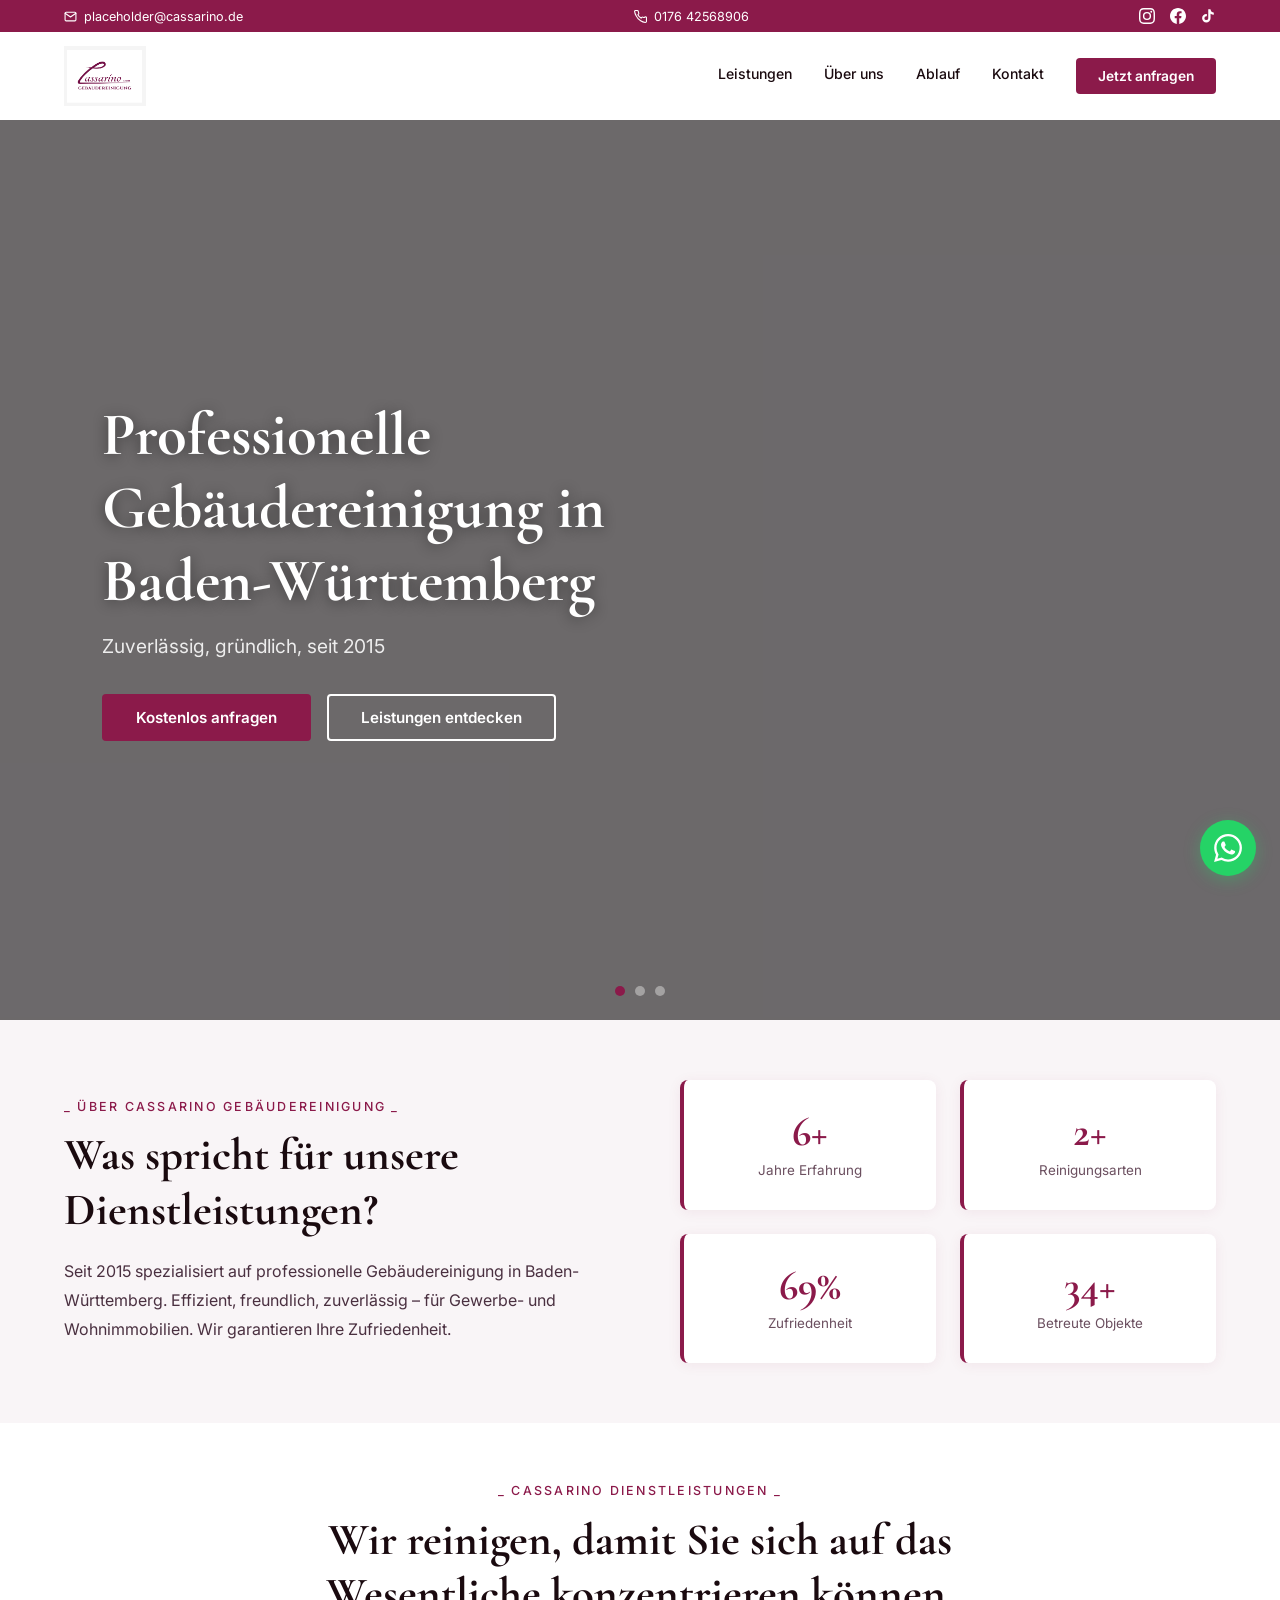
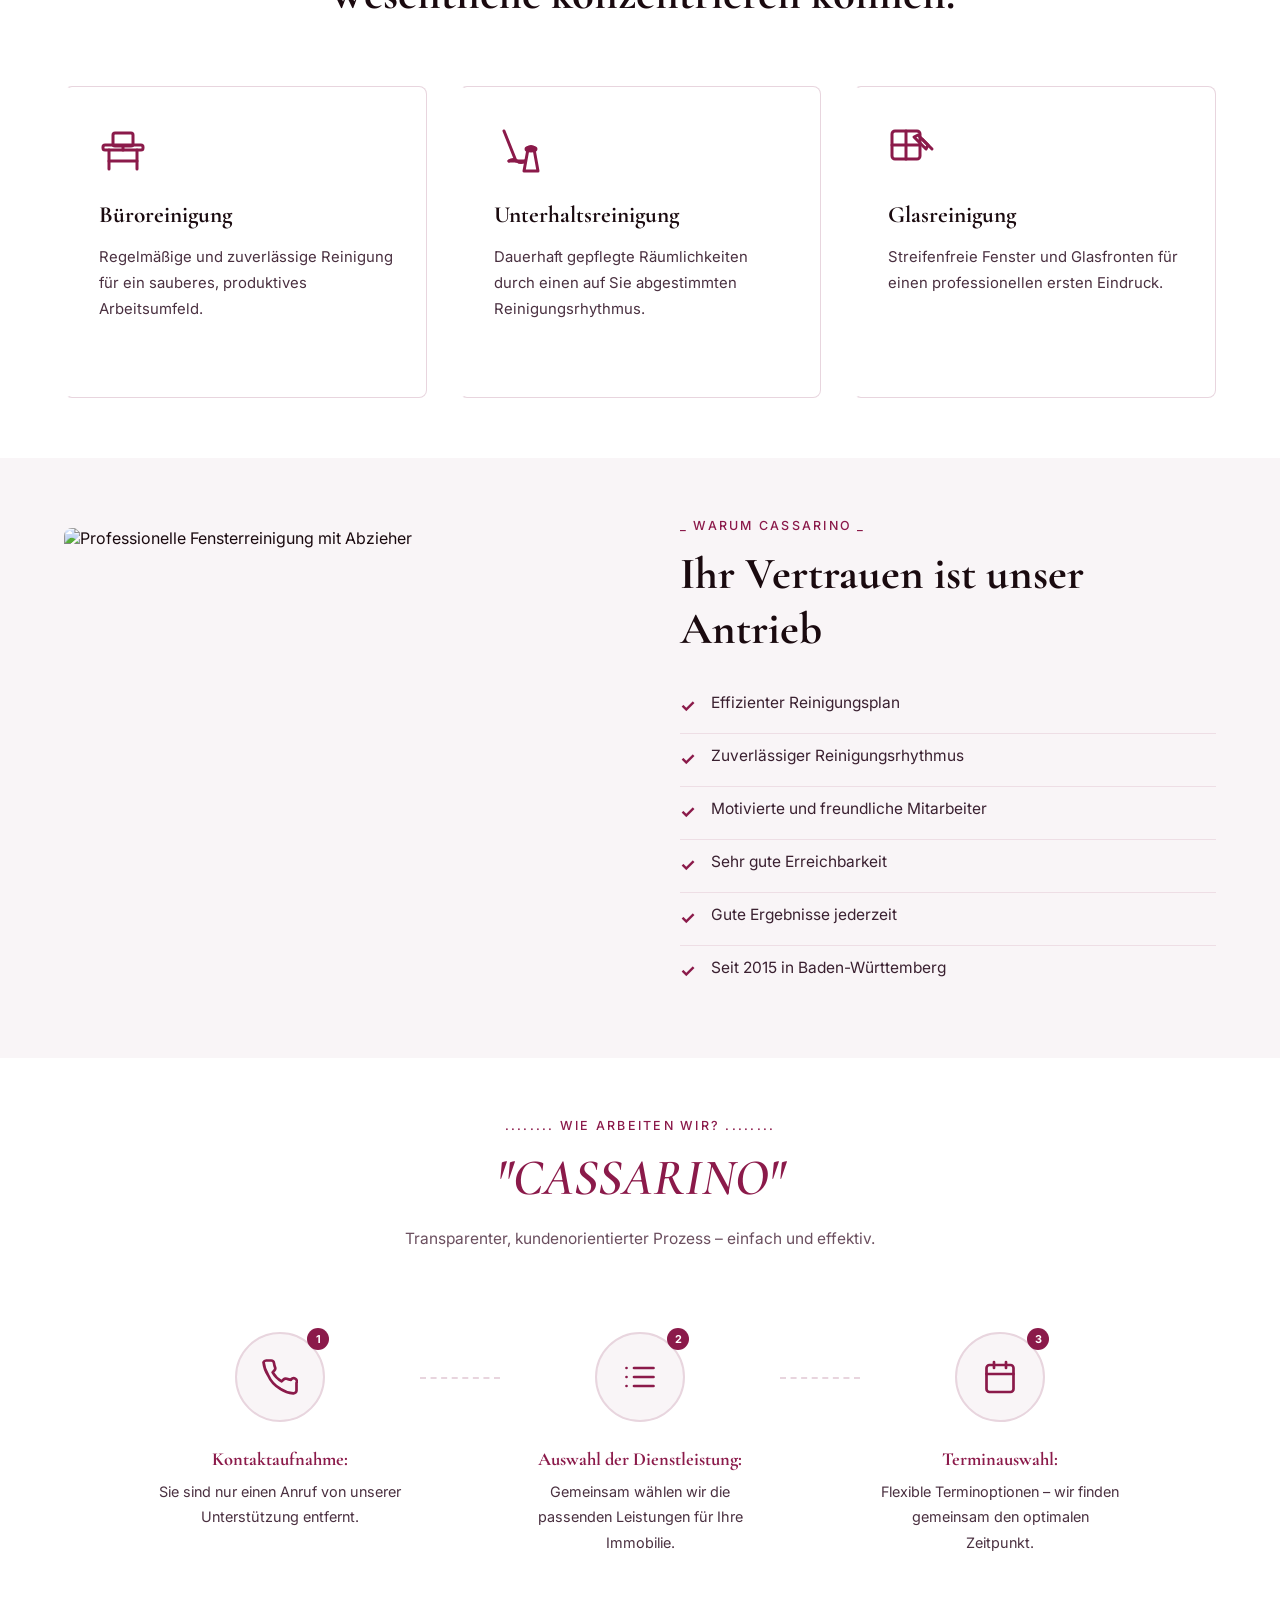
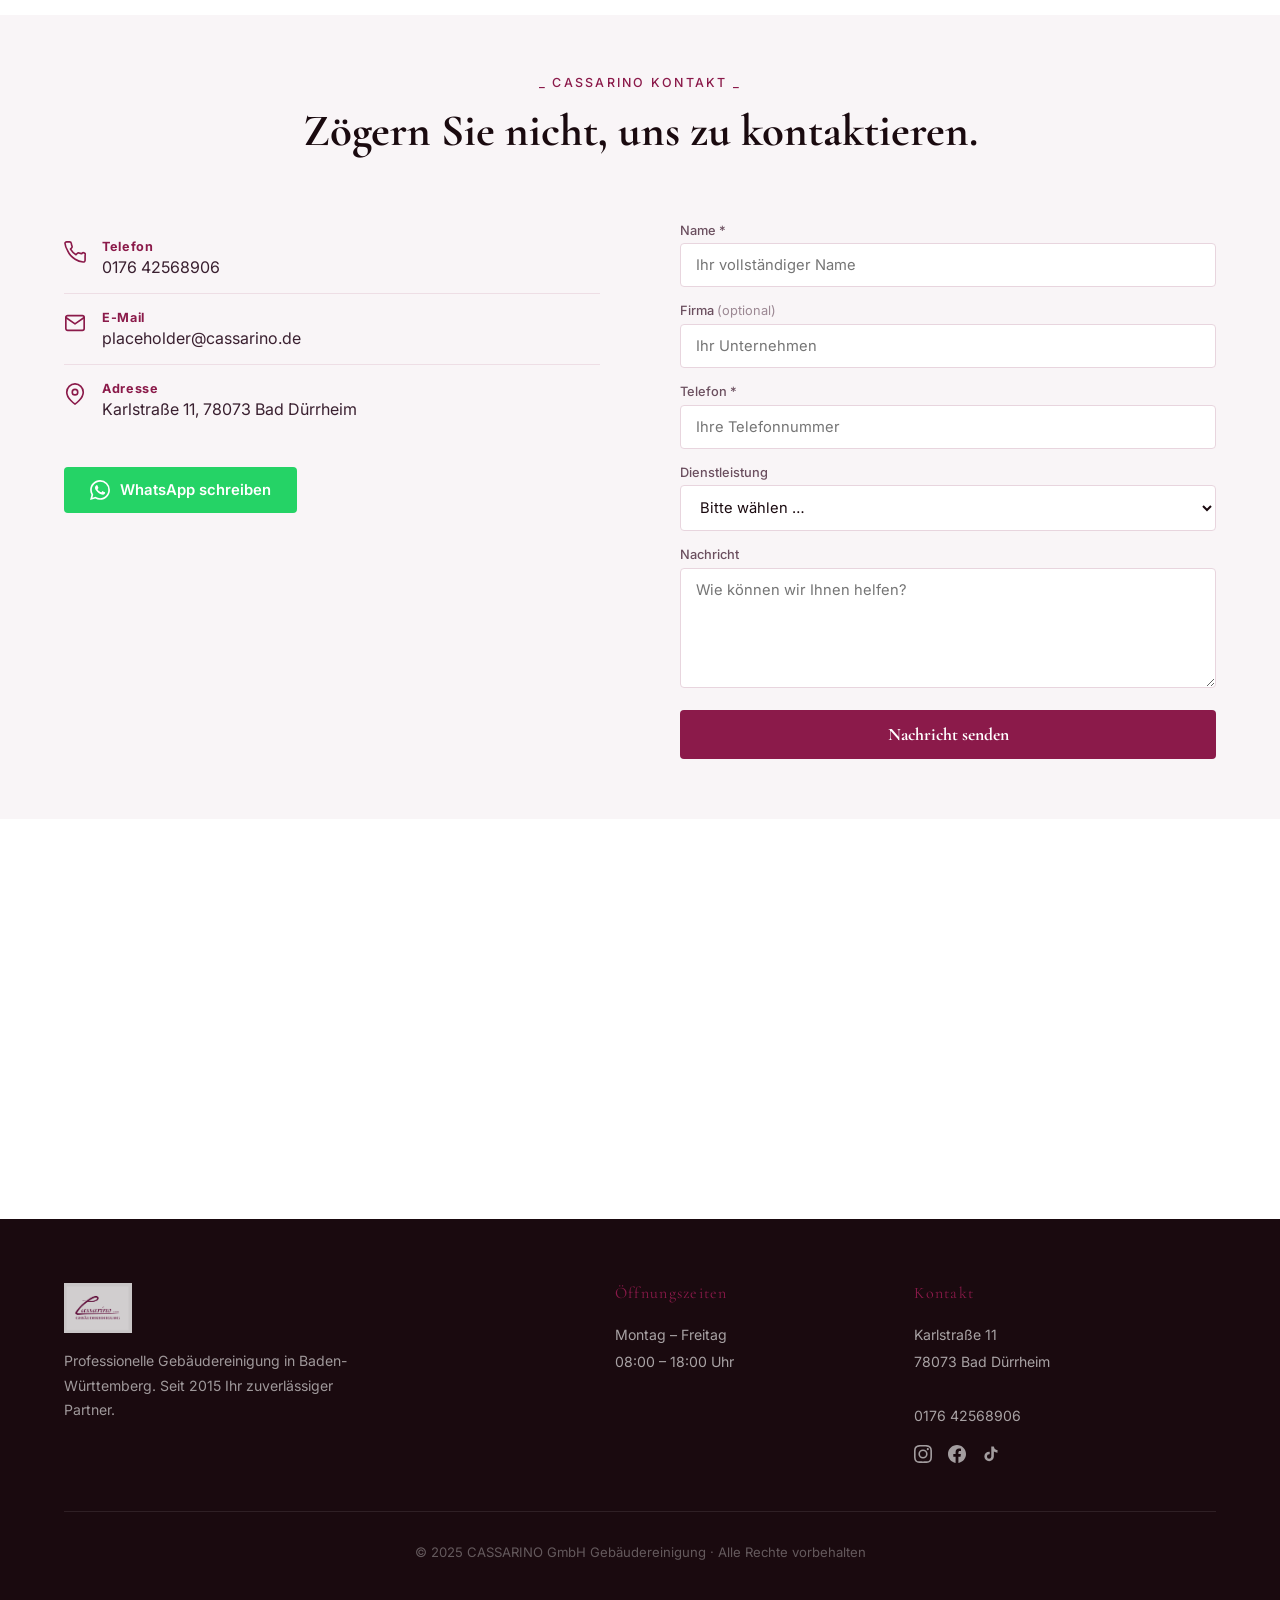
==== commit 4623c058: "Profi-Verbesserungen: Bilder, Layout, WhatsApp Button, Icons" ====
--- a/index.html
+++ b/index.html
@@ -126,9 +126,9 @@
     ============================================================ -->
     <section class="hero" id="start" aria-label="Hero-Slider">
 
-        <!-- Slide 1: Reinigungskraft mit Mopp -->
+        <!-- Slide 1: Glasreinigung Innen -->
         <div class="slide aktiv" role="group" aria-label="Slide 1 von 3">
-            <div class="slide-bg" style="background-image:url('https://images.unsplash.com/photo-1581578731548-c64695cc6952?w=1600');"></div>
+            <div class="slide-bg" style="background-image:url('https://images.unsplash.com/photo-1628177142898-93e36e4e3a50?w=1600');"></div>
             <div class="slide-overlay"></div>
             <div class="slide-content">
                 <h1>Professionelle Gebäudereinigung in Baden-Württemberg</h1>
@@ -140,9 +140,9 @@
             </div>
         </div>
 
-        <!-- Slide 2: Fensterreinigung -->
+        <!-- Slide 2: Fensterreinigung mit Abzieher -->
         <div class="slide" role="group" aria-label="Slide 2 von 3">
-            <div class="slide-bg" style="background-image:url('https://images.unsplash.com/photo-1628177142898-93e36e4e3a50?w=1600');"></div>
+            <div class="slide-bg" style="background-image:url('https://images.unsplash.com/photo-1558618666-fcd25c85cd64?w=1600');"></div>
             <div class="slide-overlay"></div>
             <div class="slide-content">
                 <h1>Pflege, Qualität, Verlässlichkeit</h1>
@@ -154,9 +154,9 @@
             </div>
         </div>
 
-        <!-- Slide 3: Sauberes Büro -->
+        <!-- Slide 3: Professionelle Reinigung -->
         <div class="slide" role="group" aria-label="Slide 3 von 3">
-            <div class="slide-bg" style="background-image:url('https://images.unsplash.com/photo-1563453392212-326f5e854473?w=1600');"></div>
+            <div class="slide-bg" style="background-image:url('https://images.unsplash.com/photo-1596461404969-9ae70f2830c1?w=1600');"></div>
             <div class="slide-overlay"></div>
             <div class="slide-content">
                 <h1>Büroreinigung &amp; Glasreinigung aus einer Hand</h1>
@@ -207,8 +207,8 @@
                     <span class="stat-label">Zufriedenheit</span>
                 </div>
                 <div class="stat-karte">
-                    <span class="stat-zahl">BW</span>
-                    <span class="stat-label">Region</span>
+                    <span class="stat-zahl" data-ziel="50" data-suffix="+">0</span>
+                    <span class="stat-label">Betreute Objekte</span>
                 </div>
             </div>
         </div>
@@ -227,31 +227,45 @@
             <!-- Card 1 → bueroreinigung.html -->
             <a href="./bueroreinigung.html" class="leistungs-karte fade-in" aria-label="Mehr zu Büroreinigung">
                 <svg class="karte-icon" viewBox="0 0 24 24" fill="none" stroke="currentColor" stroke-width="1.5" stroke-linecap="round" stroke-linejoin="round" aria-hidden="true">
-                    <rect x="3" y="3" width="18" height="18" rx="1"/>
-                    <path d="M3 9h18M3 15h18M9 3v18M15 3v18"/>
+                    <rect x="2" y="9" width="20" height="2.5" rx="1"/>
+                    <line x1="5" y1="11.5" x2="5" y2="21"/>
+                    <line x1="19" y1="11.5" x2="19" y2="21"/>
+                    <line x1="5" y1="17" x2="19" y2="17"/>
+                    <rect x="7" y="3" width="10" height="6.5" rx="1"/>
+                    <line x1="12" y1="9.5" x2="12" y2="11.5"/>
                 </svg>
                 <h3>Büroreinigung</h3>
                 <p>Regelmäßige und zuverlässige Reinigung für ein sauberes, produktives Arbeitsumfeld.</p>
+                <span class="karte-mehr">Mehr erfahren →</span>
             </a>
 
             <!-- Card 2 → unterhaltsreinigung.html -->
             <a href="./unterhaltsreinigung.html" class="leistungs-karte fade-in" aria-label="Mehr zu Unterhaltsreinigung">
                 <svg class="karte-icon" viewBox="0 0 24 24" fill="none" stroke="currentColor" stroke-width="1.5" stroke-linecap="round" stroke-linejoin="round" aria-hidden="true">
-                    <path d="M5 20h14M7 20V8l5-5 5 5v12M9 20v-5h6v5M9 11h6"/>
+                    <line x1="5" y1="2" x2="11" y2="17"/>
+                    <path d="M7.5 17 Q9.5 15.5 11.5 17 Q13.5 18.5 15.5 17"/>
+                    <line x1="7.5" y1="17" x2="15.5" y2="17"/>
+                    <path d="M17 11 L15 22H22L20 11Z"/>
+                    <ellipse cx="18.5" cy="11" rx="2.5" ry="1"/>
+                    <path d="M16.5 11 Q18.5 8.5 20.5 11"/>
                 </svg>
                 <h3>Unterhaltsreinigung</h3>
                 <p>Dauerhaft gepflegte Räumlichkeiten durch einen auf Sie abgestimmten Reinigungsrhythmus.</p>
+                <span class="karte-mehr">Mehr erfahren →</span>
             </a>
 
             <!-- Card 3 → glasreinigung.html -->
             <a href="./glasreinigung.html" class="leistungs-karte fade-in" aria-label="Mehr zu Glasreinigung">
                 <svg class="karte-icon" viewBox="0 0 24 24" fill="none" stroke="currentColor" stroke-width="1.5" stroke-linecap="round" stroke-linejoin="round" aria-hidden="true">
-                    <rect x="2" y="2" width="20" height="20" rx="2"/>
-                    <path d="M2 12h20M12 2v20"/>
-                    <path d="M17 7l-3 3M17 10l-3-3" opacity="0.5"/>
+                    <rect x="2" y="2" width="14" height="14" rx="1.5"/>
+                    <line x1="9" y1="2" x2="9" y2="16"/>
+                    <line x1="2" y1="9" x2="16" y2="9"/>
+                    <line x1="17" y1="6" x2="22" y2="11"/>
+                    <path d="M15 4 L20 9 L19 11 L13 5 Z"/>
                 </svg>
                 <h3>Glasreinigung</h3>
                 <p>Streifenfreie Fenster und Glasfronten für einen professionellen ersten Eindruck.</p>
+                <span class="karte-mehr">Mehr erfahren →</span>
             </a>
         </div>
     </section>
@@ -262,7 +276,7 @@
     <section class="sektion sektion-grau" id="warum">
         <div class="warum-grid">
             <div class="warum-bild fade-in">
-                <img src="https://images.unsplash.com/photo-1527515545081-5db817172677?w=800" alt="Reinigungskraft bei der Arbeit">
+                <img src="https://images.unsplash.com/photo-1585771724684-38269d6639fd?w=800" alt="Professionelle Fensterreinigung mit Abzieher">
             </div>
             <div class="fade-in">
                 <p class="uebertitel">_ WARUM CASSARINO _</p>
@@ -463,6 +477,21 @@
         <p class="footer-copy">© 2025 CASSARINO GmbH Gebäudereinigung · Alle Rechte vorbehalten</p>
     </footer>
 
+    <!-- Floating WhatsApp Button -->
+    <a href="https://wa.me/4917642568906" class="btn-wa-float" target="_blank" rel="noopener noreferrer" aria-label="WhatsApp schreiben">
+        <svg width="28" height="28" viewBox="0 0 24 24" fill="currentColor" aria-hidden="true">
+            <path d="M17.472 14.382c-.297-.149-1.758-.867-2.03-.967-.273-.099-.471-.148-.67.15-.197.297-.767.966-.94 1.164-.173.199-.347.223-.644.075-.297-.15-1.255-.463-2.39-1.475-.883-.788-1.48-1.761-1.653-2.059-.173-.297-.018-.458.13-.606.134-.133.298-.347.446-.52.149-.174.198-.298.298-.497.099-.198.05-.371-.025-.52-.075-.149-.669-1.612-.916-2.207-.242-.579-.487-.5-.669-.51-.173-.008-.371-.01-.57-.01-.198 0-.52.074-.792.372-.272.297-1.04 1.016-1.04 2.479 0 1.462 1.065 2.875 1.213 3.074.149.198 2.096 3.2 5.077 4.487.709.306 1.262.489 1.694.625.712.227 1.36.195 1.871.118.571-.085 1.758-.719 2.006-1.413.248-.694.248-1.289.173-1.413-.074-.124-.272-.198-.57-.347m-5.421 7.403h-.004a9.87 9.87 0 01-5.031-1.378l-.361-.214-3.741.982.998-3.648-.235-.374a9.86 9.86 0 01-1.51-5.26c.001-5.45 4.436-9.884 9.888-9.884 2.64 0 5.122 1.03 6.988 2.898a9.825 9.825 0 012.893 6.994c-.003 5.45-4.437 9.884-9.885 9.884m8.413-18.297A11.815 11.815 0 0012.05 0C5.495 0 .16 5.335.157 11.892c0 2.096.547 4.142 1.588 5.945L.057 24l6.305-1.654a11.882 11.882 0 005.683 1.448h.005c6.554 0 11.89-5.335 11.893-11.893a11.821 11.821 0 00-3.48-8.413z"/>
+        </svg>
+        <span class="wa-tooltip">WhatsApp schreiben</span>
+    </a>
+
+    <!-- Nach-oben Button -->
+    <button class="btn-top" id="btn-top" aria-label="Nach oben scrollen">
+        <svg viewBox="0 0 24 24" fill="none" stroke="currentColor" stroke-width="2.5" stroke-linecap="round" stroke-linejoin="round" aria-hidden="true">
+            <polyline points="18 15 12 9 6 15"/>
+        </svg>
+    </button>
+
     <!-- ============================================================
          JAVASCRIPT
     ============================================================ -->
@@ -575,6 +604,18 @@
             elemente.forEach(function (el) { beobachter.observe(el); });
         })();
 
+        // ---- Nach-oben Button ----
+        (function () {
+            var btnTop = document.getElementById('btn-top');
+            if (!btnTop) return;
+            window.addEventListener('scroll', function () {
+                btnTop.classList.toggle('sichtbar', window.scrollY > 300);
+            }, { passive: true });
+            btnTop.addEventListener('click', function () {
+                window.scrollTo({ top: 0, behavior: 'smooth' });
+            });
+        })();
+
         // ---- Counter-Animation (zählt hoch wenn Stats sichtbar) ----
         (function () {
             var zahlen = document.querySelectorAll('.stat-zahl[data-ziel]');
--- a/style.css
+++ b/style.css
@@ -266,8 +266,8 @@
     transition: opacity 1s ease-in-out;
     display: flex;
     align-items: center;
-    justify-content: center;
-    text-align: center;
+    justify-content: flex-start;
+    text-align: left;
 }
 
 .slide.aktiv { opacity: 1; }
@@ -282,14 +282,13 @@
 .slide-overlay {
     position: absolute;
     inset: 0;
-    background: rgba(26, 10, 15, 0.65);
+    background: rgba(10, 5, 8, 0.60);
 }
 
 .slide-content {
     position: relative;
     z-index: 2;
-    max-width: 820px;
-    padding: 0 24px;
+    padding: 0 5% 0 8%;
 }
 
 .slide-content h1 {
@@ -299,6 +298,7 @@
     line-height: 1.2;
     color: var(--text-hell);
     margin-bottom: 1rem;
+    max-width: 600px;
     text-shadow: 0 2px 14px rgba(0, 0, 0, 0.45);
 }
 
@@ -311,13 +311,13 @@
 .slide-btns {
     display: flex;
     gap: 1rem;
-    justify-content: center;
+    justify-content: flex-start;
     flex-wrap: wrap;
 }
 
 .slider-punkte {
     position: absolute;
-    bottom: 30px;
+    bottom: 24px;
     left: 50%;
     transform: translateX(-50%);
     display: flex;
@@ -390,7 +390,7 @@
 /* ============================================================
    SEKTION-LAYOUT & ÜBERTITEL
 ============================================================ */
-.sektion { padding: 100px 5%; }
+.sektion { padding: 60px 5%; }
 .sektion-weiss { background: var(--bg-weiss); }
 .sektion-grau  { background: var(--bg-section); }
 
@@ -480,6 +480,7 @@
 
 .leistungs-karte {
     border: 1px solid var(--grenze);
+    border-left: 3px solid transparent;
     border-radius: 8px;
     padding: 2.5rem 2rem;
     background: var(--bg-weiss);
@@ -487,18 +488,18 @@
     color: inherit;
     display: block;
     cursor: pointer;
-    transition: transform 0.3s, border-color 0.3s, box-shadow 0.3s;
+    transition: transform 0.3s, border-left-color 0.3s, box-shadow 0.3s;
 }
 
 .leistungs-karte:hover {
     transform: translateY(-6px);
-    border-color: var(--weinrot);
-    box-shadow: 0 14px 36px rgba(139, 26, 74, 0.13);
+    border-left-color: var(--weinrot);
+    box-shadow: 0 4px 20px rgba(139, 26, 74, 0.15);
 }
 
 .karte-icon {
-    width: 52px;
-    height: 52px;
+    width: 48px;
+    height: 48px;
     color: var(--weinrot);
     margin-bottom: 1.4rem;
 }
@@ -1067,7 +1068,7 @@
 
     .footer-grid { grid-template-columns: 1fr; gap: 2rem; }
     .vorher-nachher { height: 300px; }
-    .sektion { padding: 70px 5%; }
+    .sektion { padding: 50px 5%; }
 }
 
 /* ============================================================
@@ -1079,6 +1080,88 @@
     .top-bar-item-email { display: none; }
 
     .stats-grid { grid-template-columns: 1fr; }
-    .slide-btns { flex-direction: column; align-items: center; }
+    .slide-btns { flex-direction: column; align-items: flex-start; }
     .detail-bild img { height: 220px; }
 }
+
+/* ============================================================
+   FLOATING WHATSAPP BUTTON
+============================================================ */
+.btn-wa-float {
+    position: fixed;
+    bottom: 24px;
+    right: 24px;
+    z-index: 9000;
+    width: 56px;
+    height: 56px;
+    border-radius: 50%;
+    background: #25D366;
+    color: #fff;
+    display: flex;
+    align-items: center;
+    justify-content: center;
+    text-decoration: none;
+    box-shadow: 0 4px 16px rgba(37, 211, 102, 0.35);
+    transition: transform 0.2s;
+}
+
+.btn-wa-float:hover { transform: scale(1.1); }
+
+.wa-tooltip {
+    position: absolute;
+    right: 64px;
+    background: rgba(0, 0, 0, 0.76);
+    color: #fff;
+    font-size: 0.77rem;
+    padding: 5px 10px;
+    border-radius: 4px;
+    white-space: nowrap;
+    opacity: 0;
+    pointer-events: none;
+    transition: opacity 0.2s;
+}
+
+.btn-wa-float:hover .wa-tooltip { opacity: 1; }
+
+/* ============================================================
+   NACH-OBEN BUTTON
+============================================================ */
+.btn-top {
+    position: fixed;
+    bottom: 24px;
+    left: 24px;
+    z-index: 9000;
+    width: 44px;
+    height: 44px;
+    border-radius: 50%;
+    background: var(--weinrot);
+    color: var(--text-hell);
+    border: none;
+    cursor: pointer;
+    display: flex;
+    align-items: center;
+    justify-content: center;
+    opacity: 0;
+    pointer-events: none;
+    transition: opacity 0.3s, transform 0.2s;
+    box-shadow: 0 4px 14px rgba(139, 26, 74, 0.3);
+}
+
+.btn-top.sichtbar { opacity: 1; pointer-events: auto; }
+.btn-top:hover { transform: scale(1.1); }
+.btn-top svg { width: 20px; height: 20px; }
+
+/* ============================================================
+   LEISTUNGSKARTEN – "Mehr erfahren" Hover-Link
+============================================================ */
+.karte-mehr {
+    display: block;
+    margin-top: 1.2rem;
+    font-size: 0.87rem;
+    font-weight: 600;
+    color: var(--weinrot);
+    opacity: 0;
+    transition: opacity 0.25s;
+}
+
+.leistungs-karte:hover .karte-mehr { opacity: 1; }
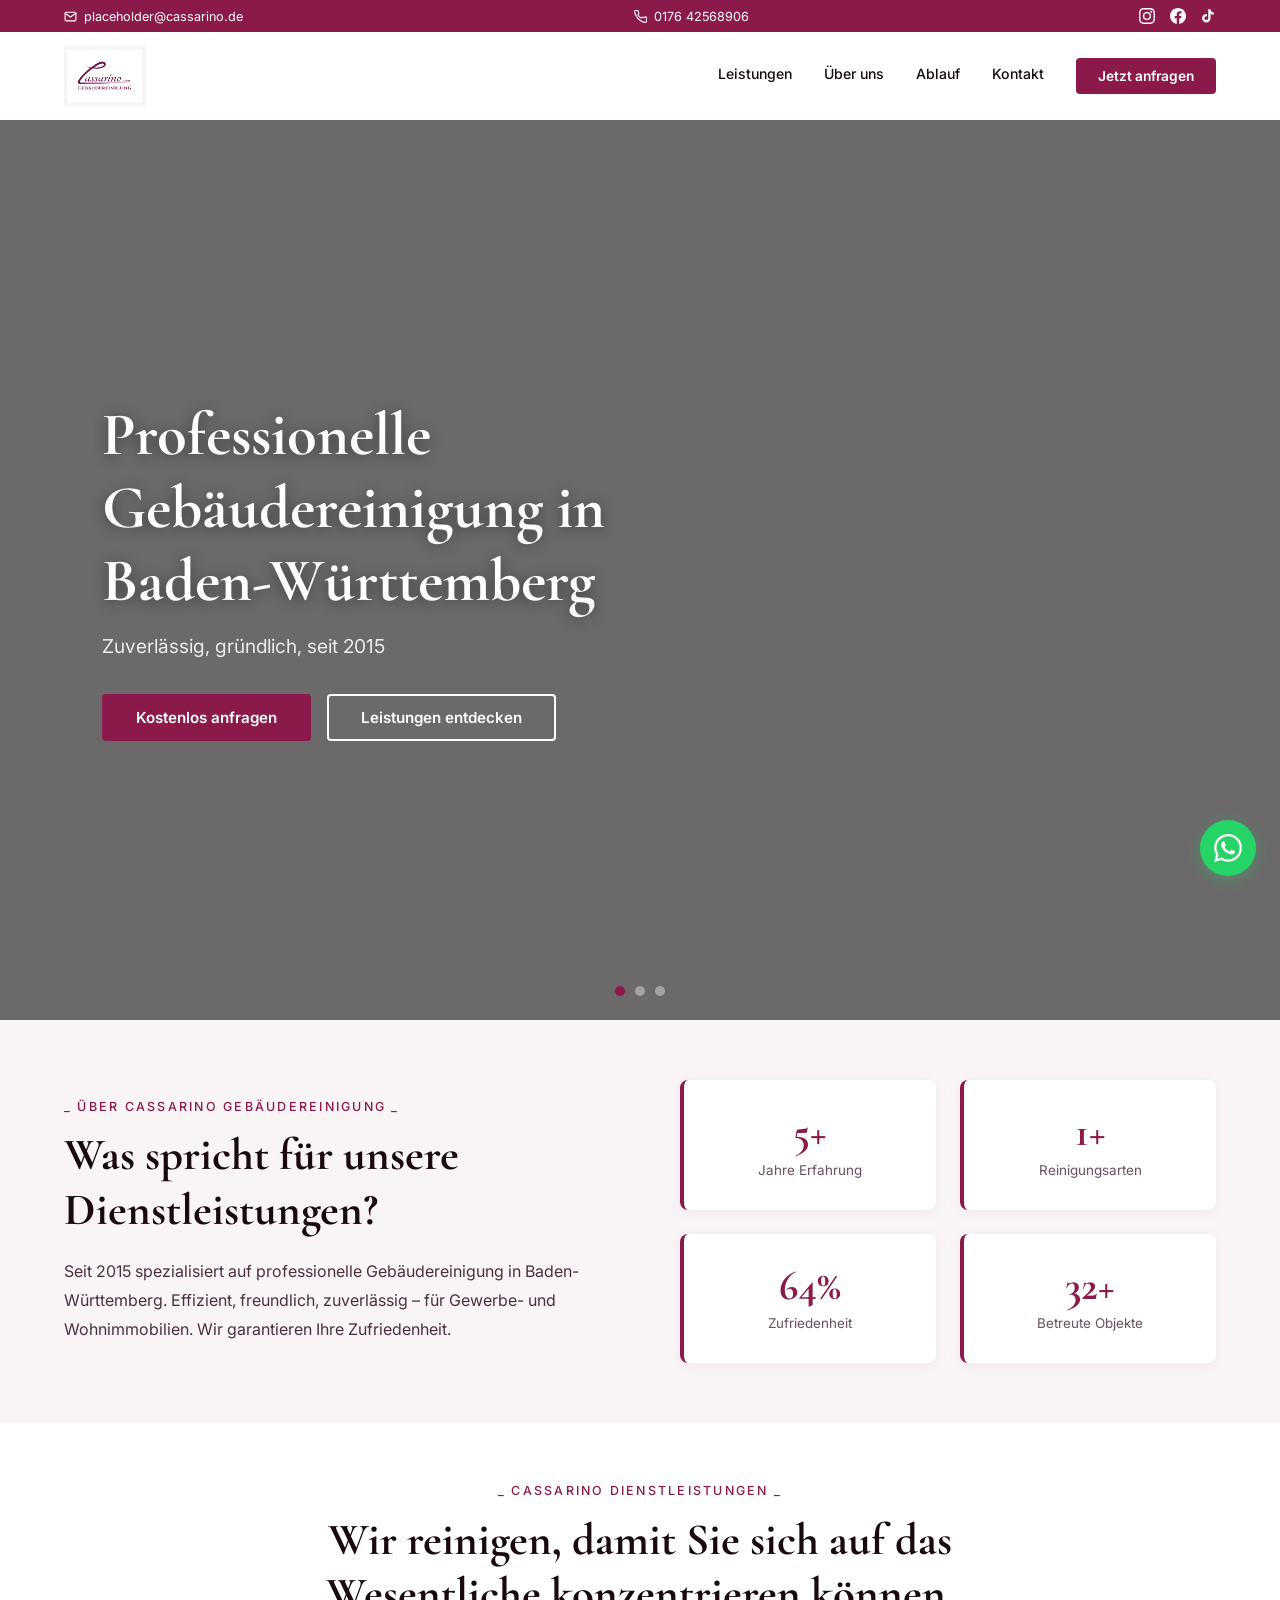
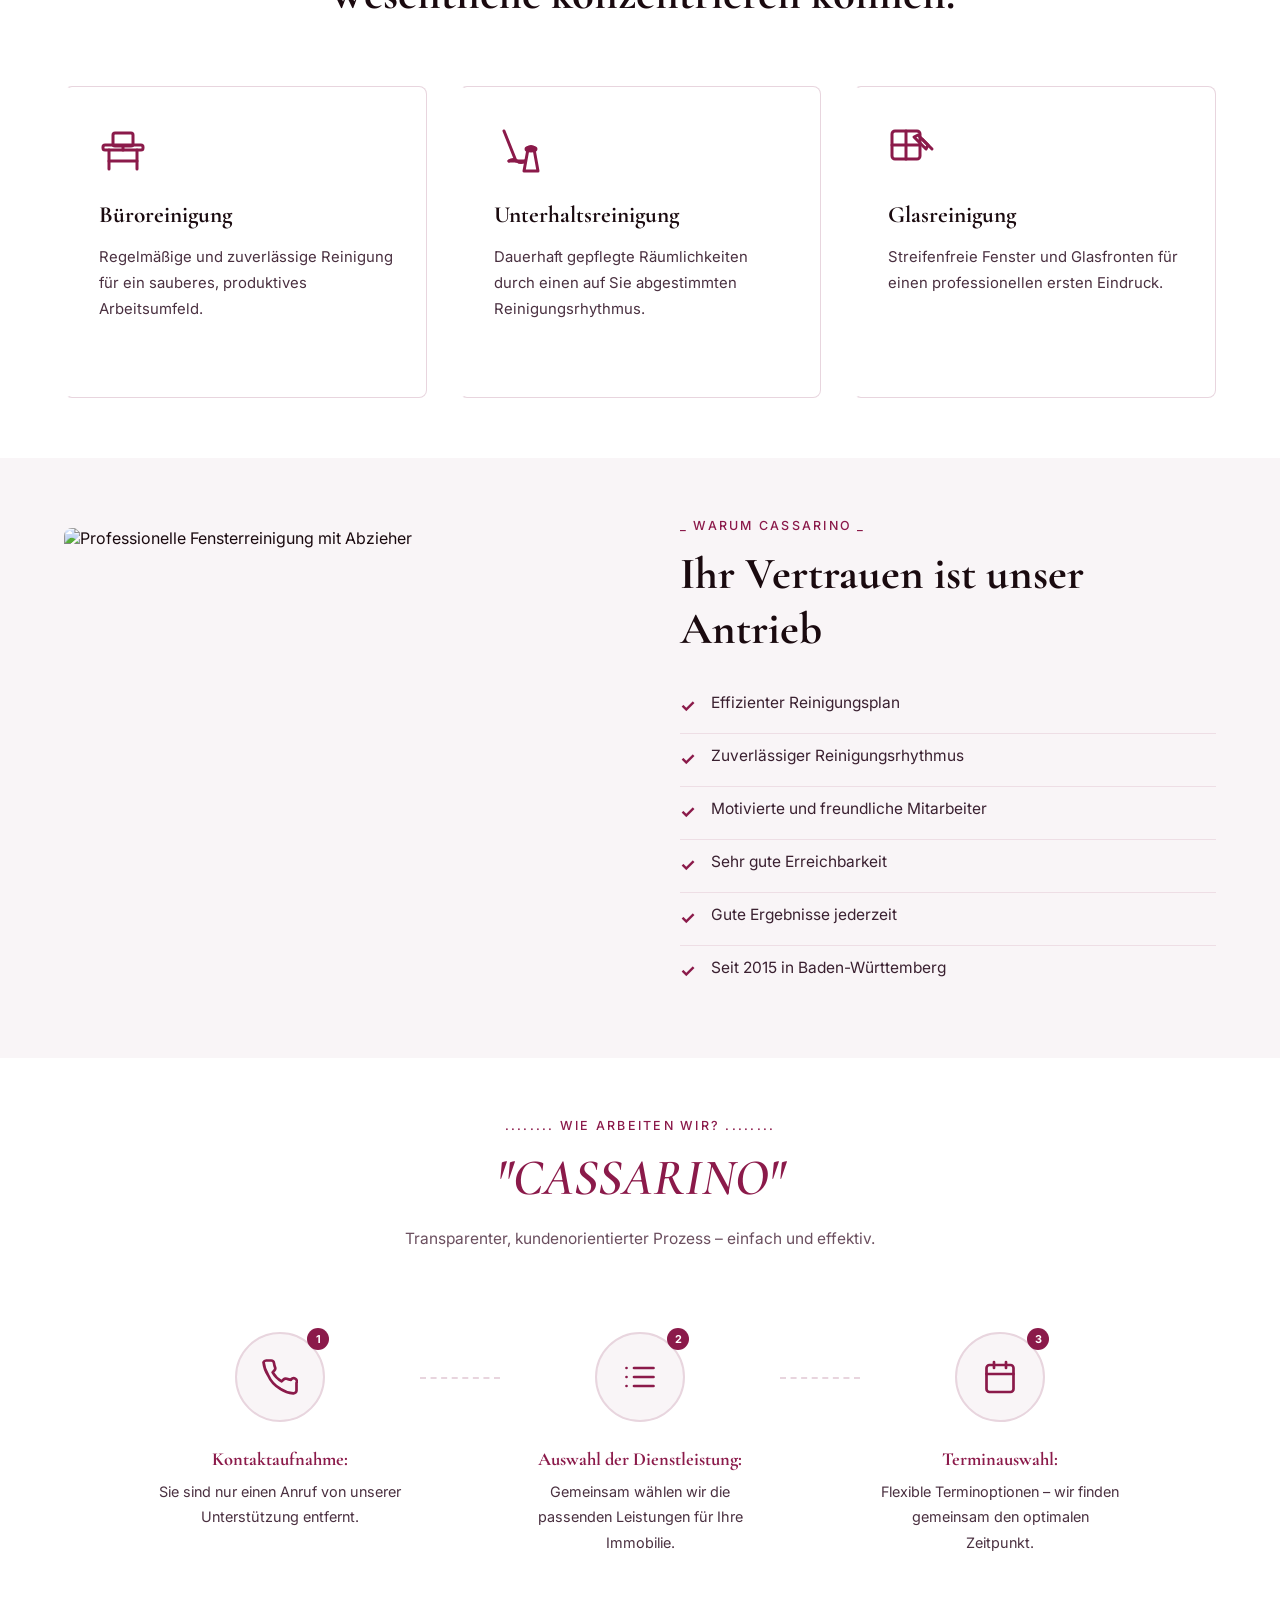
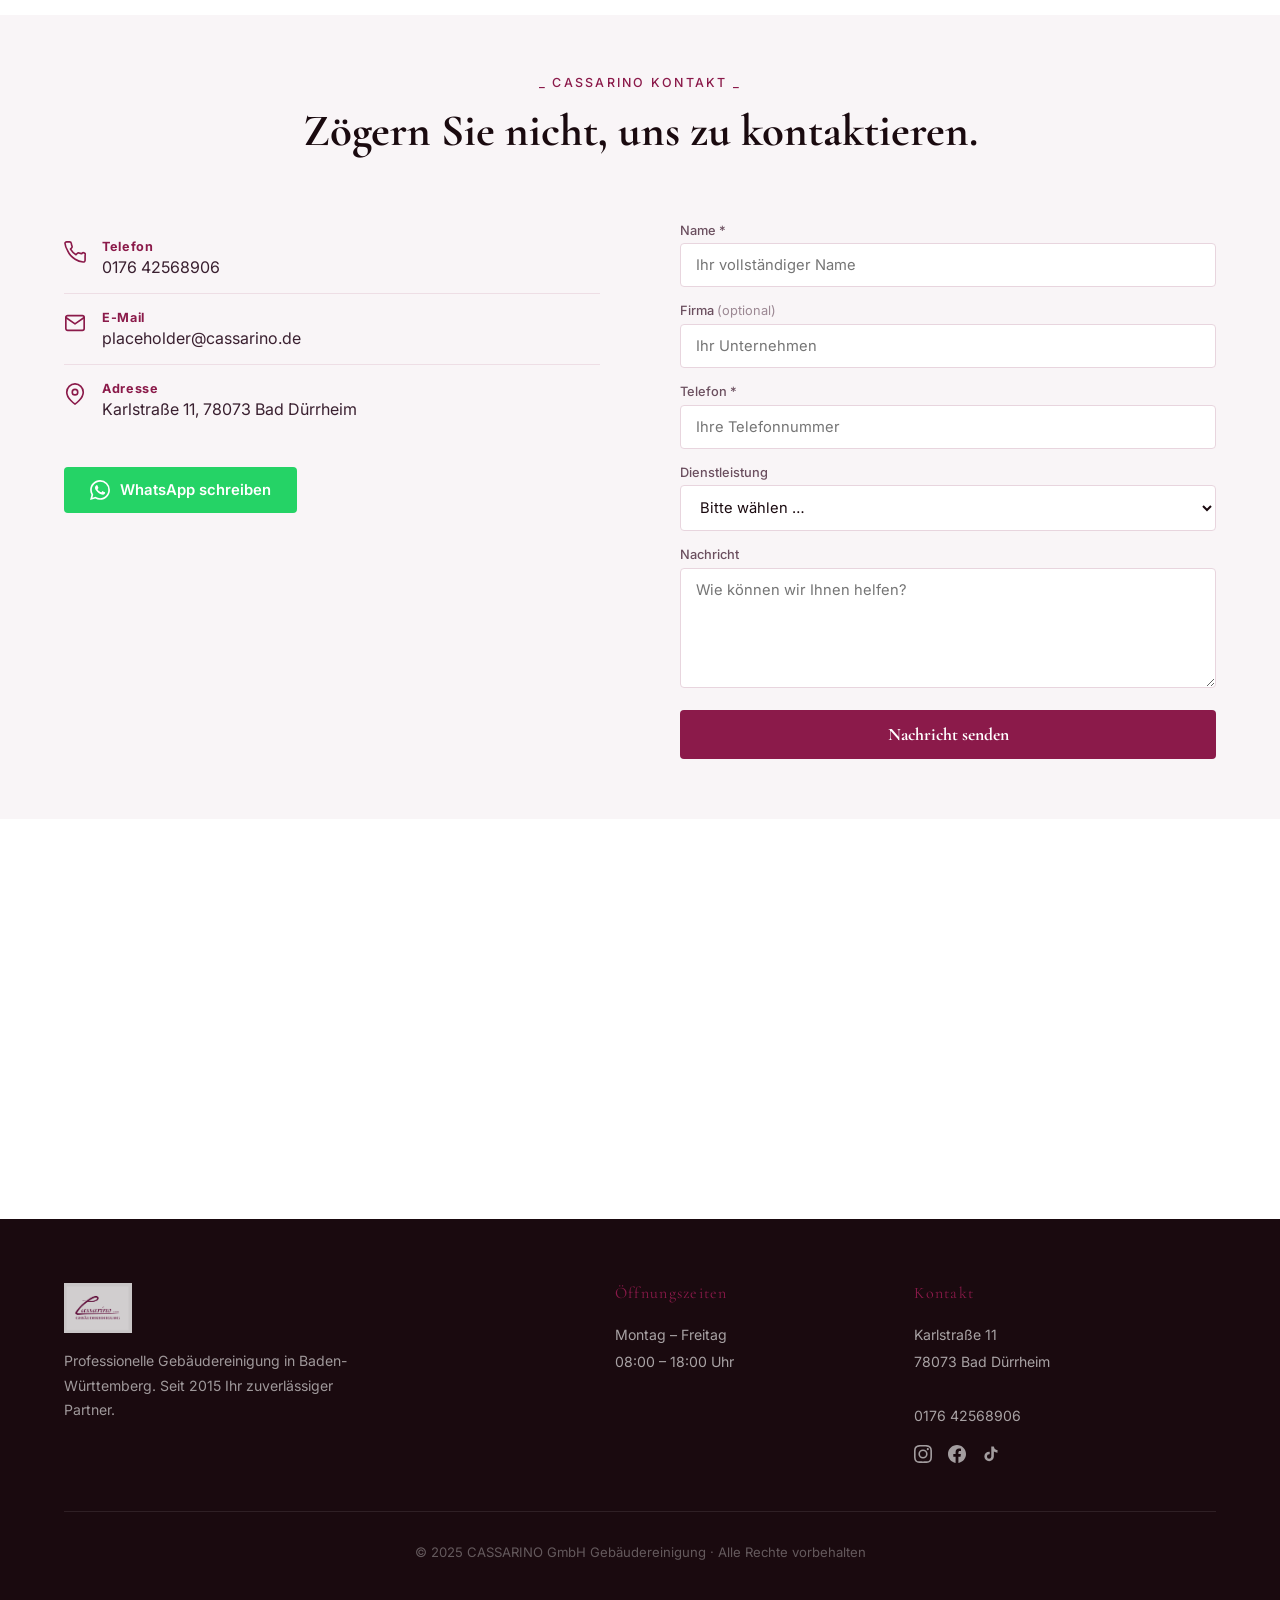
==== commit 6a7142a2: "Scroll-Position Fix: Zurück-Navigation landet an richtiger Stelle Co-Authored-By: Claude Sonnet 4.6 " ====
--- a/index.html
+++ b/index.html
@@ -654,6 +654,24 @@
                 }, { threshold: 0.3 }).observe(statsGrid);
             }
         })();
+
+        // ---- Scroll-Position speichern wenn User auf Leistungs-Karte klickt ----
+        document.querySelectorAll('a.leistungs-karte').forEach(function (link) {
+            link.addEventListener('click', function () {
+                sessionStorage.setItem('scrollPos', window.scrollY);
+            });
+        });
+
+        // ---- Scroll-Position wiederherstellen nach Browser-Zurück ----
+        window.addEventListener('load', function () {
+            var scrollPos = sessionStorage.getItem('scrollPos');
+            if (scrollPos) {
+                setTimeout(function () {
+                    window.scrollTo({ top: parseInt(scrollPos, 10), behavior: 'instant' });
+                    sessionStorage.removeItem('scrollPos');
+                }, 100);
+            }
+        });
     </script>
 </body>
 </html>
--- a/style.css
+++ b/style.css
@@ -386,6 +386,17 @@
     font-size: clamp(0.95rem, 2vw, 1.15rem);
     color: rgba(255, 255, 255, 0.88);
 }
+
+.back-btn {
+    display: inline-block;
+    margin-bottom: 1.2rem;
+    color: rgba(255, 255, 255, 0.75);
+    font-size: 0.9rem;
+    text-decoration: none;
+    letter-spacing: 0.03em;
+    transition: color 0.2s;
+}
+.back-btn:hover { color: #fff; }
 
 /* ============================================================
    SEKTION-LAYOUT & ÜBERTITEL
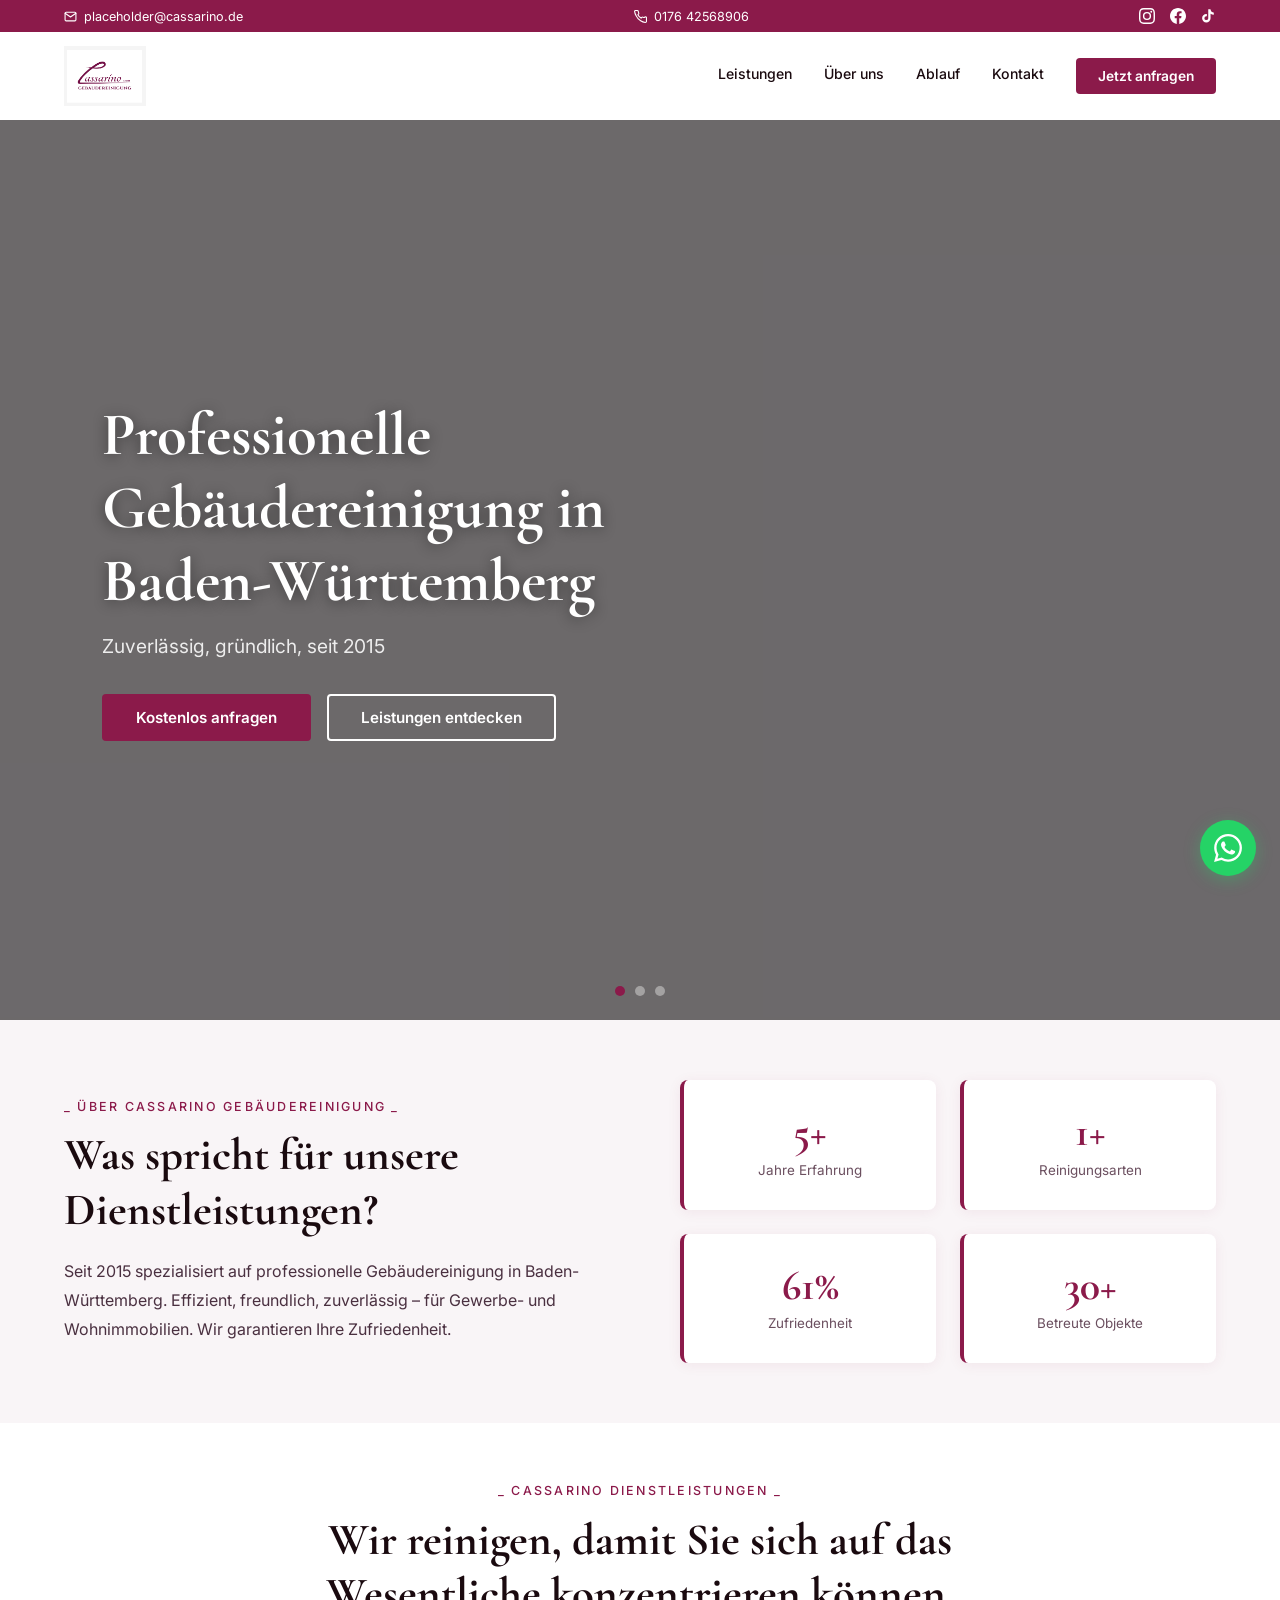
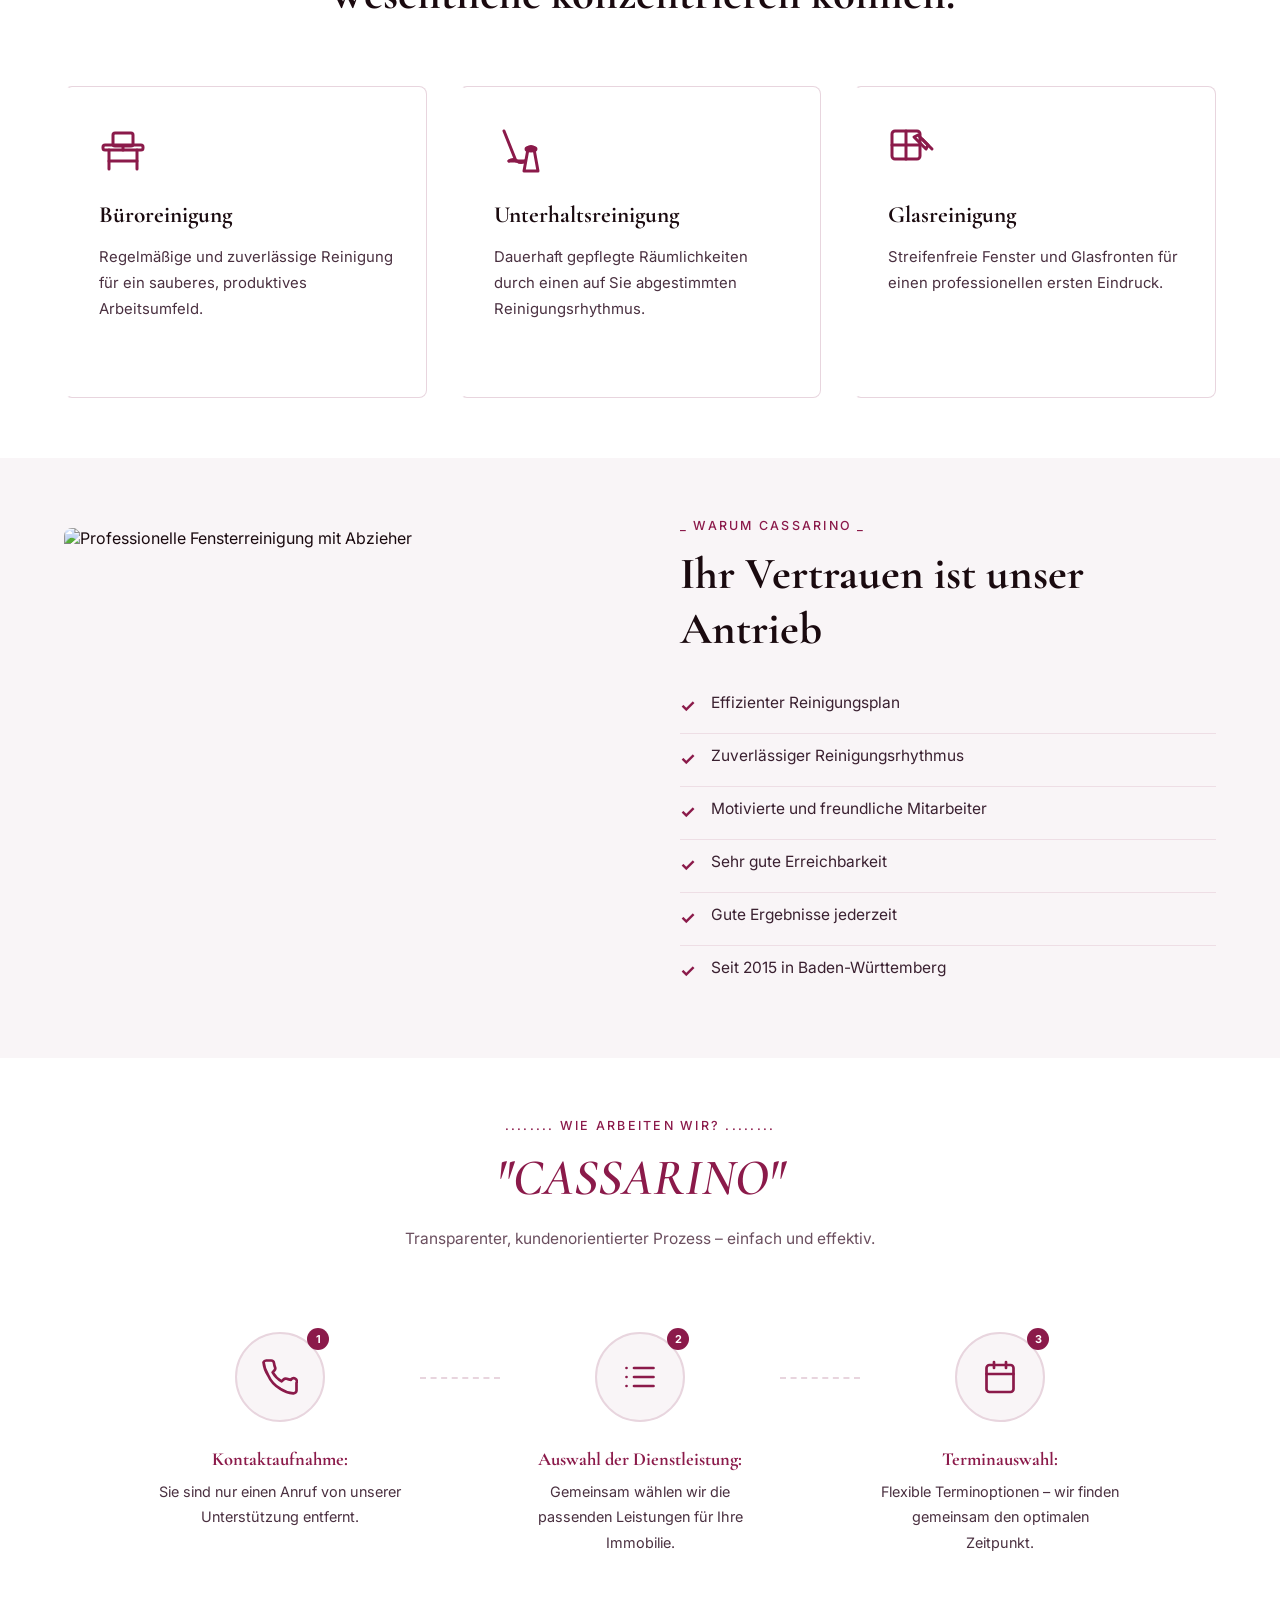
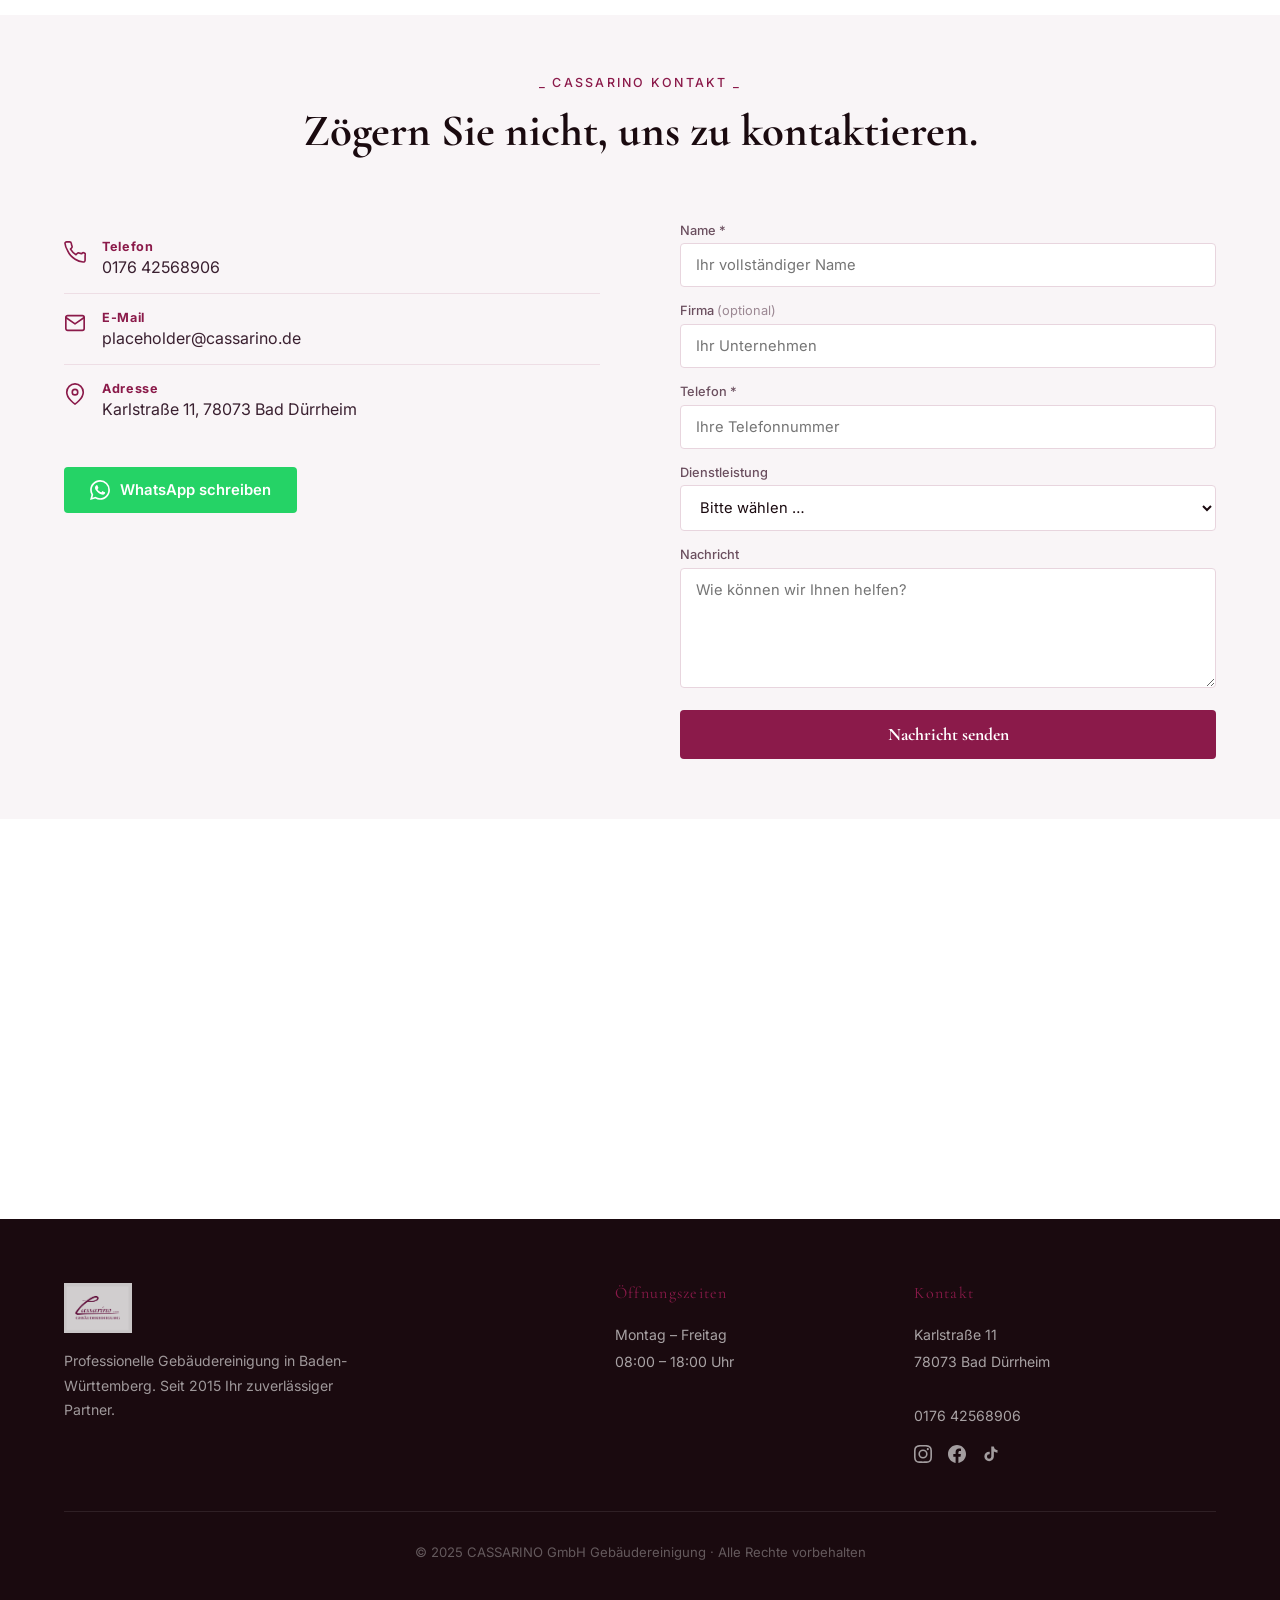
==== commit 435c2375: "Logo und Zurück-Navigation gefixt" ====
--- a/index.html
+++ b/index.html
@@ -502,19 +502,14 @@
         });
 
         // ---- Nav-Übergang: Fade-Out bei internen Links ----
-        document.querySelectorAll('a[href]').forEach(function (link) {
-            var href = link.getAttribute('href');
-            // Nur interne HTML-Seiten (keine Anker, keine externen, keine Protokoll-Links)
-            if (href && !href.startsWith('#') && !href.startsWith('http') &&
-                !href.startsWith('tel:') && !href.startsWith('mailto:') &&
-                !href.startsWith('wa.') && href.endsWith('.html')) {
-                link.addEventListener('click', function (e) {
-                    e.preventDefault();
-                    document.body.style.transition = 'opacity 0.3s ease';
-                    document.body.style.opacity = '0';
-                    setTimeout(function () { window.location.href = href; }, 320);
-                });
-            }
+        document.querySelectorAll('a[href$=".html"]').forEach(function (link) {
+            link.addEventListener('click', function (e) {
+                e.preventDefault();
+                var href = this.getAttribute('href');
+                document.body.style.transition = 'opacity 0.3s';
+                document.body.style.opacity = '0';
+                setTimeout(function () { window.location.href = href; }, 300);
+            });
         });
 
         // ---- Header: Box-Shadow beim Scrollen ----
@@ -655,23 +650,6 @@
             }
         })();
 
-        // ---- Scroll-Position speichern wenn User auf Leistungs-Karte klickt ----
-        document.querySelectorAll('a.leistungs-karte').forEach(function (link) {
-            link.addEventListener('click', function () {
-                sessionStorage.setItem('scrollPos', window.scrollY);
-            });
-        });
-
-        // ---- Scroll-Position wiederherstellen nach Browser-Zurück ----
-        window.addEventListener('load', function () {
-            var scrollPos = sessionStorage.getItem('scrollPos');
-            if (scrollPos) {
-                setTimeout(function () {
-                    window.scrollTo({ top: parseInt(scrollPos, 10), behavior: 'instant' });
-                    sessionStorage.removeItem('scrollPos');
-                }, 100);
-            }
-        });
     </script>
 </body>
 </html>
